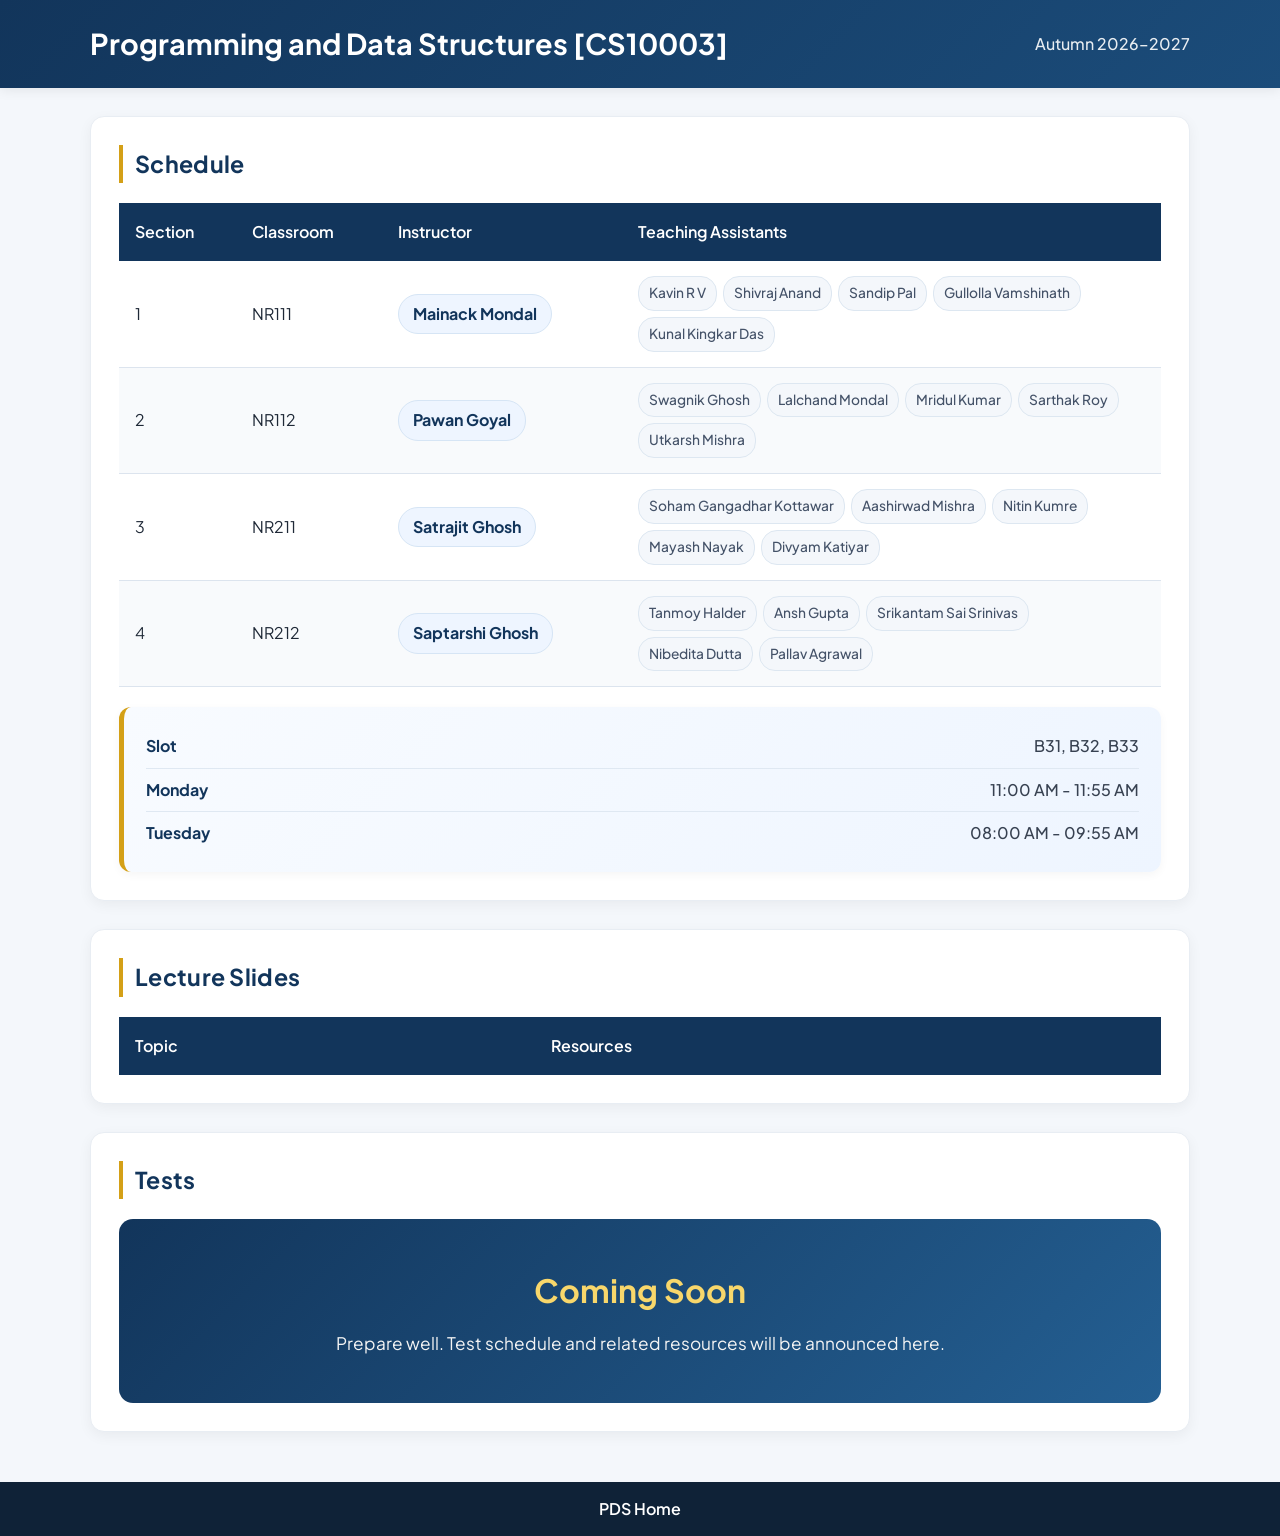
==== index.html @ 85298c77 "INITIAL COMMIT" ====
<!DOCTYPE html>
<html lang="en">

<head>
    <meta charset="UTF-8">
    <meta name="viewport" content="width=device-width</span> initial-scale=1.0">
    <title>Programming and Data Structures</title>

    <link rel="stylesheet" href="style.css">
</head>

<body>

    <!-- Header -->
    <header class="hero">
        <div class="container hero-content">
            <div class="course-title">
                <h1>Programming and Data Structures [CS10003]</h1>
            </div>

            <div class="semester">
                <h2>Autumn 2026–2027</h2>
            </div>
        </div>
    </header>

    <main class="container">

        <!-- Schedule -->
        <section class="card">
            <h2>Schedule</h2>

            <div class="table-wrapper">
                <table>
                    <thead>
                        <tr>
                            <th>Section</th>
                            <th>Classroom</th>
                            <th>Instructor</th>
                            <th>Teaching Assistants</th>
                        </tr>
                    </thead>

                    <tbody>
                        <tr>
                            <td>1</td>
                            <td>NR111</td>
                            <td><a href="https://cse.iitkgp.ac.in/~mainack/" target="_blank">Mainack Mondal</a></td>
                            <td>
                                <div class="ta-list">
                                    <span>Kavin R V</span> 
                                    <span>Shivraj Anand</span> 
                                    <span>Sandip Pal</span> 
                                    <span>Gullolla Vamshinath</span> 
                                    <span>Kunal Kingkar Das</span> 
                                </div>
                            </td>
                        </tr>

                        <tr>
                            <td>2</td>
                            <td>NR112</td>
                            <td><a href="https://cse.iitkgp.ac.in/~pawang/" target="_blank">Pawan Goyal</a></td>
                            <td>
                                <div class="ta-list">
                                    <span>Swagnik Ghosh</span> 
                                    <span>Lalchand Mondal</span> 
                                    <span>Mridul Kumar</span> 
                                    <span>Sarthak Roy</span> 
                                    <span>Utkarsh Mishra</span> 
                                </div>
                            </td>
                        </tr>

                        <tr>
                            <td>3</td>
                            <td>NR211</td>
                            <td><a href="https://cse.iitkgp.ac.in/~satrajit/" target="_blank">Satrajit Ghosh</a></td>
                            <td>
                                <div class="ta-list">
                                    <span>Soham Gangadhar Kottawar</span> 
                                    <span>Aashirwad Mishra</span> 
                                    <span>Nitin Kumre</span> 
                                    <span>Mayash Nayak</span> 
                                    <span>Divyam Katiyar</span>
                                </div>
                            </td>
                        </tr>

                        <tr>
                            <td>4</td>
                            <td>NR212</td>
                            <td><a href="https://cse.iitkgp.ac.in/~sghosh/" target="_blank">Saptarshi Ghosh</a></td>
                            <td>
                                <div class="ta-list">
                                    <span>Tanmoy Halder</span> 
                                    <span>Ansh Gupta</span> 
                                    <span>Srikantam Sai Srinivas</span> 
                                    <span>Nibedita Dutta</span> 
                                    <span>Pallav Agrawal</span> 
                                </div>
                            </td>
                        </tr>
                    </tbody>
                </table>
            </div>

            <div class="timing-box">
                <div class="timing-row">
                    <span class="label">Slot</span>
                    <span class="value">B31, B32, B33</span> 
                </div>

                <div class="timing-row">
                    <span class="label">Monday</span>
                    <span class="value">11:00 AM - 11:55 AM</span>
                </div>

                <div class="timing-row">
                    <span class="label">Tuesday</span>
                    <span class="value">08:00 AM - 09:55 AM</span>
                </div>
            </div>
        </section>

        <!-- Lecture Slides -->
        <section class="card">
            <h2>Lecture Slides</h2>

            <div class="table-wrapper">
                <table>
                    <thead>
                        <tr>
                            <th>Topic</th>
                            <th>Resources</th>
                        </tr>
                    </thead>

                    <tbody>

                         <!-- <tr>
                            <td>Introduction to programming and the C language</td>
                            <td><a href="slides/introduction.pdf">Slides</a></td>
                        </tr>

                       <tr>
                            <td>Data types</span> expressions and operators</td>
                            <td><a href="slides/data-types.pdf">Slides</a></td>
                        </tr>

                        <tr>
                            <td>Conditions and branching</td>
                            <td><a href="slides/conditions.pdf">Slides</a></td>
                        </tr>

                        <tr>
                            <td>Loops and iteration</td>
                            <td><a href="slides/loops.pdf">Slides</a></td>
                        </tr>

                        <tr>
                            <td>One-dimensional arrays</td>
                            <td><a href="slides/arrays1d.pdf">Slides</a></td>
                        </tr>

                        <tr>
                            <td>Introduction to functions</td>
                            <td><a href="slides/functions.pdf">Slides</a></td>
                        </tr>

                        <tr>
                            <td>Recursive functions</td>
                            <td><a href="slides/recursion.pdf">Slides</a></td>
                        </tr>

                        <tr>
                            <td>Strings</td>
                            <td><a href="slides/strings.pdf">Slides</a></td>
                        </tr>

                        <tr>
                            <td>Pointers</td>
                            <td><a href="slides/pointers.pdf">Slides</a></td>
                        </tr>

                        <tr>
                            <td>Two-dimensional arrays</td>
                            <td><a href="slides/arrays2d.pdf">Slides</a></td>
                        </tr>

                        <tr>
                            <td>Searching</td>
                            <td><a href="slides/searching.pdf">Slides</a></td>
                        </tr>

                        <tr>
                            <td>Sorting</td>
                            <td><a href="slides/sorting.pdf">Slides</a></td>
                        </tr>

                        <tr>
                            <td>Structures</td>
                            <td><a href="slides/structures.pdf">Slides</a></td>
                        </tr>

                        <tr>
                            <td>Linked List</td>
                            <td><a href="slides/linked-list.pdf">Slides</a></td>
                        </tr>

                        <tr>
                            <td>Stacks and queues</td>
                            <td><a href="slides/stacks-queues.pdf">Slides</a></td>
                        </tr>

                        <tr>
                            <td>Number System Representation</td>
                            <td><a href="slides/number-system.pdf">Slides</a></td>
                        </tr>

                        <tr>
                            <td>File handling</td>
                            <td><a href="slides/file-handling.pdf">Slides</a></td>
                        </tr> -->

                    </tbody>
                </table>
            </div>
        </section>

        <!-- Tests -->
        <section class="card">
            <h2>Tests</h2>


            <div class="coming-soon">
                <h3>Coming Soon</h3>
                <p>Prepare well. Test schedule and related resources will be announced here.</p>
            </div>


            <div class="table-wrapper">
                <!-- <table>
                    <thead>
                        <tr>
                            <th>Assessment</th>
                            <th>Date / Time</th>
                            <th>Resources</th>
                        </tr>
                    </thead>

                    <tbody>

                        <tr>
                            <td>Class Test 1</td>
                            <td>28 Aug 2025 (Evening)</td>
                            <td>
                                <div class="test-links">
                                    <a href="slides/ct1-seating.pdf">Seating Arrangement</a>
                                    <a href="slides/ct1-questions.pdf">Questions with Solutions</a>
                                </div>
                            </td>
                        </tr>

                        <tr>
                            <td>Mid-Semester Test</td>
                            <td>Sep 2025</td>
                            <td>
                                <div class="test-links">
                                    <a href="slides/midsem-questions.pdf">Questions with Solutions</a>
                                </div>
                            </td>
                        </tr>

                        <tr>
                            <td>Class Test 2</td>
                            <td>30 Oct 2025 (6:15 PM Reporting Time)</td>
                            <td>
                                <div class="test-links">
                                    <a href="slides/ct2-seating.pdf">Seating Arrangement</a>
                                    <a href="slides/ct2-questions.pdf">Questions with Solutions</a>
                                </div>
                            </td>
                        </tr>

                        <tr>
                            <td>End-Semester Test</td>
                            <td>Nov 2025</td>
                            <td>To be announced</td>
                        </tr>

                    </tbody>
                </table> -->
            </div>

        </section>

    </main>

    <!-- Footer -->
    <footer>
        <div class="container footer-content">
            <a href="https://cse.iitkgp.ac.in/pds/" target="_blank">
                PDS Home
            </a>
        </div>
    </footer>

</body>

</html>
---- style.css ----
/* ===========================
   Google Font
=========================== */

@import url("https://fonts.googleapis.com/css2?family=Plus+Jakarta+Sans:wght@300;400;500;600;700;800&display=swap");

/* ===========================
   Variables
=========================== */

:root {
  --primary: #12355b;
  --primary-dark: #0b2540;
  --accent: #d4a017;
  --accent-light: #f8d76b;

  --background: #f4f7fb;
  --card: #ffffff;

  --text: #1f2937;
  --muted: #6b7280;

  --border: #dce4ee;

  --shadow: 0 10px 35px rgba(0, 0, 0, 0.08);
  --radius: 16px;
}

/* ===========================
   Global
=========================== */

* {
  margin: 0;
  padding: 0;
  box-sizing: border-box;
}

html {
  scroll-behavior: smooth;
}

body {
  font-family: "Plus Jakarta Sans", sans-serif;
  background: var(--background);
  color: var(--text);
  line-height: 1.65;
}

.container {
  width: min(1100px, 92%);
  margin: auto;
}

/* ===========================
   Header
=========================== */

.hero {
  background: linear-gradient(135deg, #12355b, #1b4c7a);
  color: white;
  padding: 20px 0;
  box-shadow: 0 2px 12px rgba(0, 0, 0, 0.08);
}

.hero-content {
  display: flex;
  justify-content: space-between;
  align-items: center;
  gap: 20px;
}

.course-title h1 {
  font-size: 1.8rem;
  font-weight: 700;
}

.semester h2 {
  font-size: 1rem;
  font-weight: 500;
  opacity: 0.9;
}

/* ===========================
   Cards
=========================== */

.card {
  background: white;
  margin: 28px 0;
  padding: 28px;
  border-radius: 14px;
  border: 1px solid #e8edf3;
  box-shadow: 0 4px 14px rgba(0, 0, 0, 0.05);
}

.card:hover {
  transform: none;
}

.card h2 {
  color: var(--primary);
  margin-bottom: 20px;
  font-size: 1.45rem;
  border-left: 4px solid var(--accent);
  padding-left: 12px;
  letter-spacing: 0.3px;
}

/* ===========================
   Tables
=========================== */

.table-wrapper {
  overflow-x: auto;
}

table {
  width: 100%;
  border-collapse: collapse;
}

thead {
  background: var(--primary);
  color: white;
}

th {
  padding: 16px;
  text-align: left;
  font-weight: 600;
}

td {
  padding: 15px 16px;
  border-bottom: 1px solid var(--border);
}

tbody tr {
  transition: 0.2s;
}

/* Instructor */

tbody td:nth-child(3) {
  font-weight: 600;
}

tbody td:nth-child(3) a {
  display: inline-flex;
  align-items: center;
  color: var(--primary);
  background: #eef5ff;
  border: 1px solid #d6e5f5;
  border-radius: 20px;
  padding: 6px 14px;
  font-weight: 700;
  text-decoration: none;
  transition: 0.2s ease;
}

tbody td:nth-child(3) a:hover {
  background: var(--primary);
  color: white;
}

tbody tr:nth-child(even) {
  background: #f8fafc;
}

tbody tr:hover {
  background: #edf5ff;
}

/* Teaching Assistants */

tbody td:last-child {
  color: #4b5563;
  font-size: 0.93rem;
  line-height: 1.8;
  font-weight: 500;
  max-width: 420px;
}

.ta-list {
  display: flex;
  flex-wrap: wrap;
  gap: 6px;
}

.ta-list span {
  background: #f4f7fb;
  border: 1px solid #dde7f1;
  border-radius: 16px;
  padding: 4px 10px;
  font-size: 0.86rem;
  color: #445268;
  transition: 0.2s;
}

.ta-list span:hover {
  background: #12355b;
  color: white;
  border-color: #12355b;
}

/* ===========================
   Links
=========================== */

a {
  color: var(--primary);
  text-decoration: none;
  font-weight: 600;
}

td a {
  display: inline-block;
  background: var(--primary);
  color: white;
  padding: 8px 18px;
  border-radius: 8px;
  transition: 0.25s;
}

td a:hover {
  background: var(--accent);
  color: #222;
}

/* ===========================
   Timing
=========================== */

.timing {
  margin-top: 22px;
  background: #eef6ff;
  border-left: 5px solid var(--accent);
  padding: 16px 20px;
  border-radius: 10px;
  color: var(--primary-dark);
  font-size: 1.03rem;
}

.timing strong {
  color: var(--primary);
}

.timing-box {
  margin-top: 20px;
  background: linear-gradient(135deg, #f8fbff, #eef5ff);
  border-left: 5px solid var(--accent);
  border-radius: 12px;
  padding: 18px 22px;
  box-shadow: 0 3px 10px rgba(0, 0, 0, 0.04);
}

.timing-row {
  display: flex;
  justify-content: space-between;
  align-items: center;
  padding: 8px 0;
}

.timing-row:not(:last-child) {
  border-bottom: 1px solid #dfe8f2;
}

.label {
  font-weight: 700;
  color: var(--primary);
}

.value {
  font-weight: 500;
  color: #374151;
}

/* ===========================
   Coming Soon
=========================== */

.coming-soon {
  text-align: center;
  padding: 45px 20px;
  background: linear-gradient(135deg, #12355b, #245f92);
  color: white;
  border-radius: 14px;
}

.coming-soon h3 {
  font-size: 2rem;
  margin-bottom: 12px;
  color: var(--accent-light);
}

.coming-soon p {
  font-size: 1.08rem;
  color: #f4f4f4;
}

/* ===========================
   Tests
=========================== */
td a {
  margin-right: 8px;
}

td a:last-child {
  margin-right: 0;
}

.test-links {
  display: flex;
  flex-wrap: wrap;
  gap: 8px;
}

/* ===========================
   Footer
=========================== */

footer {
  margin-top: 50px;
  background: #0f2237;
}

.footer-content {
  display: flex;
  justify-content: center;
  align-items: center;
  padding: 14px 0;
}

footer a {
  color: white;
  text-decoration: none;
  font-weight: 600;
}

footer a:hover {
  color: var(--accent);
}

/* ===========================
   Scrollbar
=========================== */

::-webkit-scrollbar {
  width: 10px;
}

::-webkit-scrollbar-track {
  background: #e8edf3;
}

::-webkit-scrollbar-thumb {
  background: #9caec7;
  border-radius: 20px;
}

::-webkit-scrollbar-thumb:hover {
  background: #6b89a7;
}

/* ===========================
   Responsive
=========================== */

@media (max-width: 800px) {
  .container {
    width: 95%;
  }

  /* Header */

  .hero {
    padding: 16px 0;
  }

  .hero-content {
    flex-direction: column;
    align-items: flex-start;
    gap: 4px;
  }

  .course-title h1 {
    font-size: 1.45rem;
    line-height: 1.3;
  }

  .semester h2 {
    font-size: 0.95rem;
  }

  /* Cards */

  .card {
    padding: 18px;
    margin: 20px 0;
  }

  .card h2 {
    font-size: 1.3rem;
    margin-bottom: 16px;
  }

  /* Tables */

  .table-wrapper {
    overflow: visible;
  }

  table {
    min-width: 0;
  }

  thead {
    display: none;
  }

  tbody,
  tr,
  td {
    display: block;
    width: 100%;
  }

  tbody tr {
    background: white !important;
    border: 1px solid var(--border);
    border-radius: 12px;
    margin-bottom: 18px;
    padding: 10px;
    box-shadow: 0 2px 8px rgba(0, 0, 0, 0.05);
  }

  td {
    border: none;
    padding: 8px 0;
    font-size: 0.95rem;
  }

  td:nth-child(1)::before {
    content: "Section";
    font-weight: 700;
    color: var(--primary);
    display: block;
    margin-bottom: 2px;
  }

  td:nth-child(2)::before {
    content: "Classroom";
    font-weight: 700;
    color: var(--primary);
    display: block;
    margin-bottom: 2px;
  }

  td:nth-child(3)::before {
    content: "Instructor";
    font-weight: 700;
    color: var(--primary);
    display: block;
    margin-bottom: 6px;
  }

  td:nth-child(4)::before {
    content: "Teaching Assistants";
    font-weight: 700;
    color: var(--primary);
    display: block;
    margin-bottom: 6px;
  }

  .ta-list {
    gap: 5px;
  }

  .ta-list span {
    font-size: 0.82rem;
    padding: 4px 8px;
  }

  th,
  td {
    padding: 10px 12px;
    font-size: 0.92rem;
  }

  /* Timing */

  .timing {
    font-size: 0.95rem;
    padding: 12px 14px;
  }

  /* Coming Soon */

  .coming-soon {
    padding: 30px 18px;
  }

  .coming-soon h3 {
    font-size: 1.6rem;
  }

  .coming-soon p {
    font-size: 0.95rem;
  }

  /* Footer */

  .footer-content {
    justify-content: center;
    text-align: center;
    padding: 14px 0;
  }
}
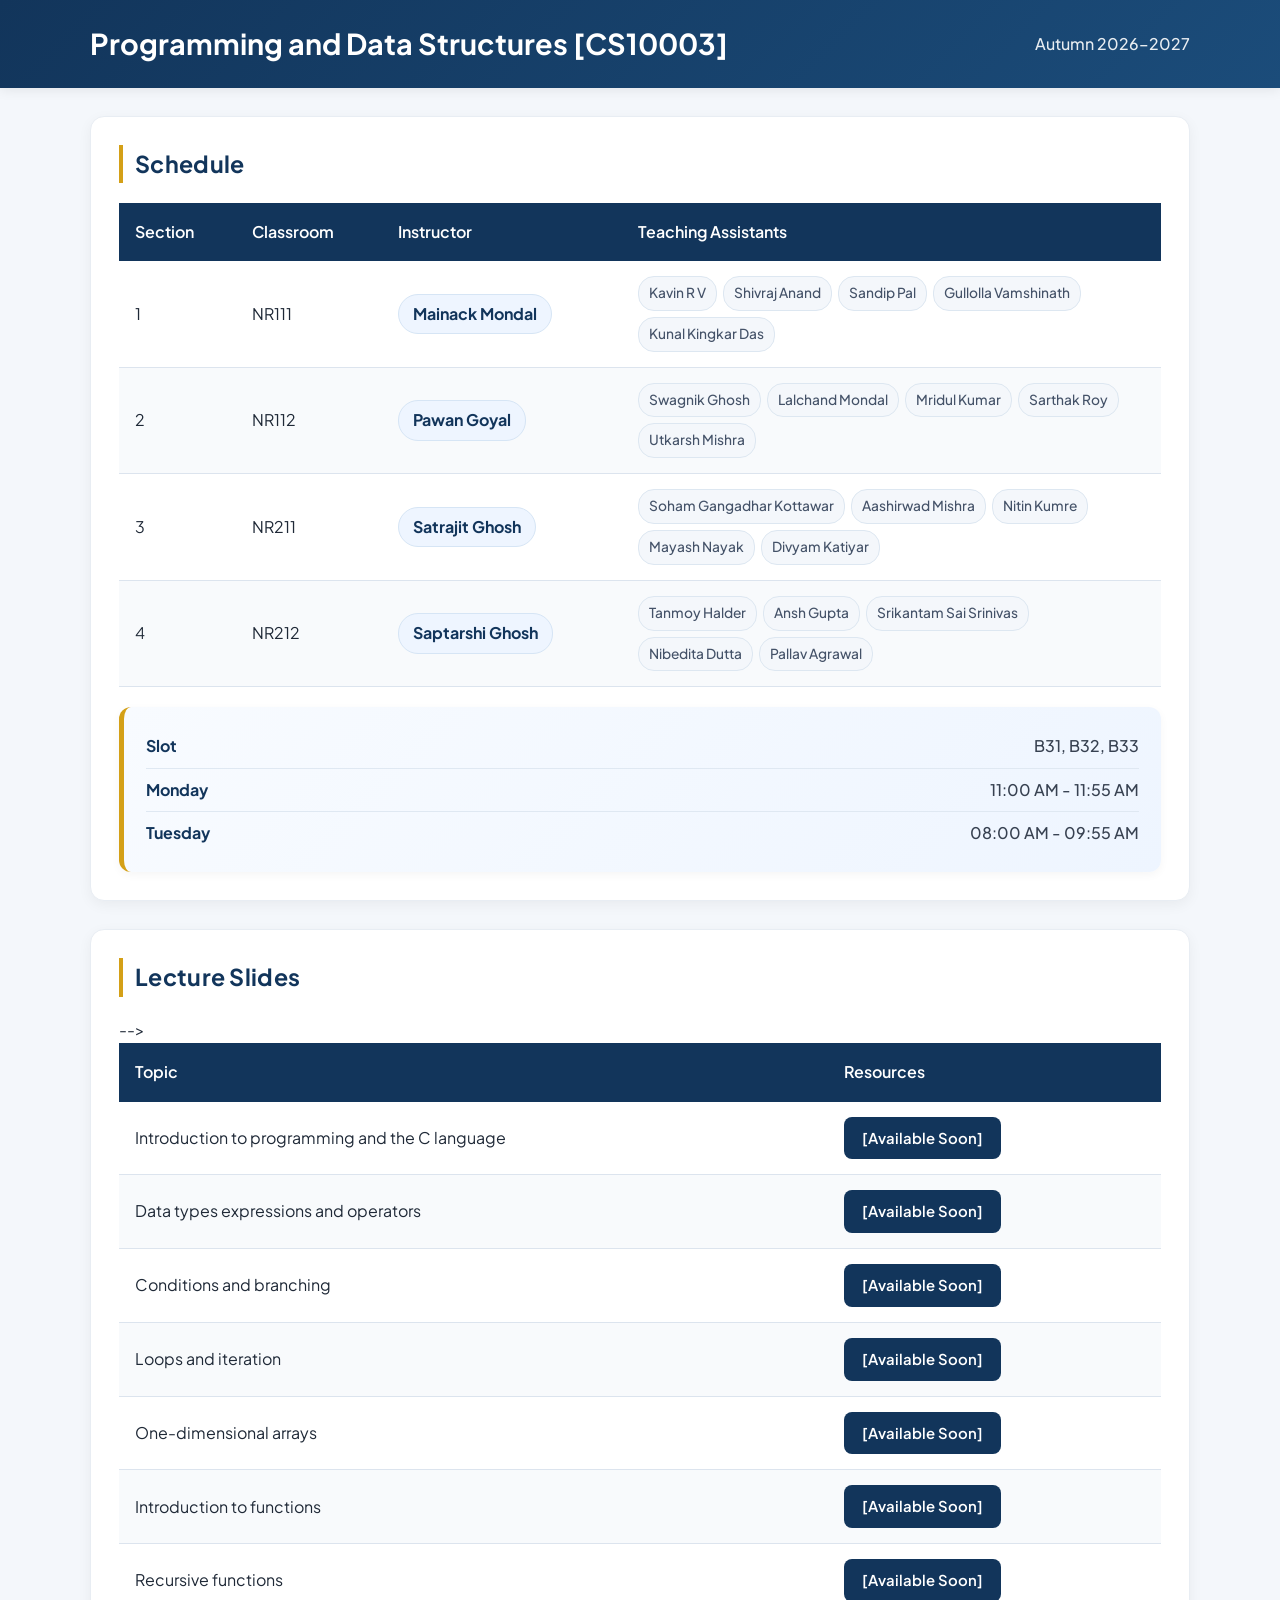
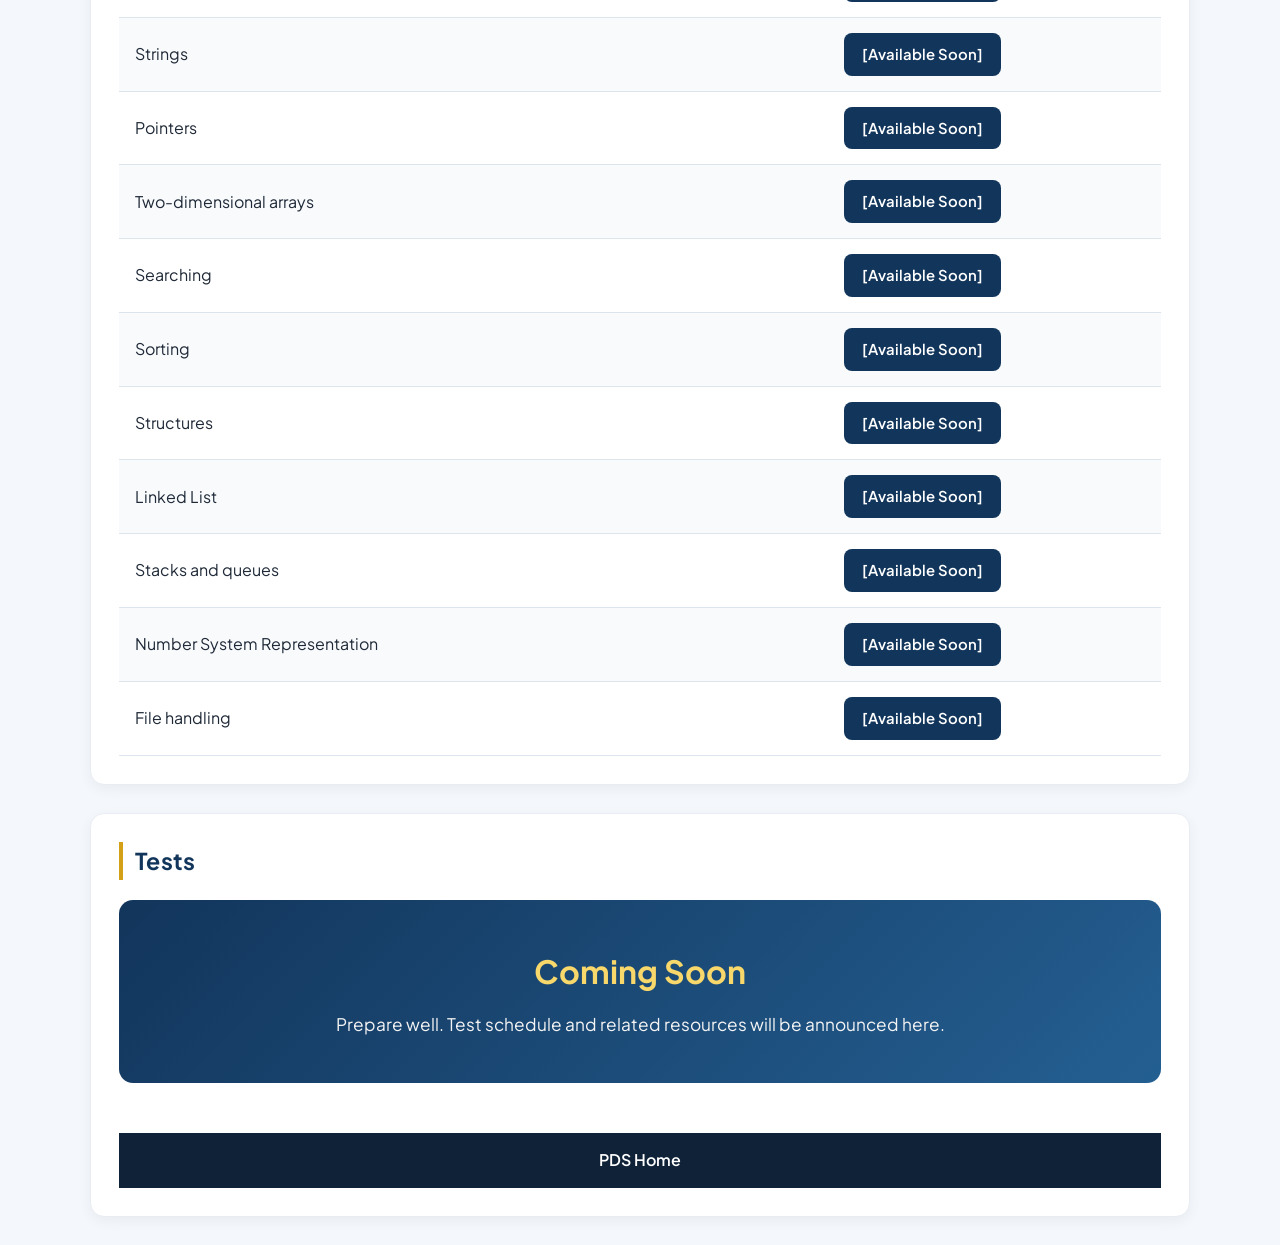
==== commit c7ca1b4c: "Updated with slides available soon marker" ====
--- a/index.html
+++ b/index.html
@@ -138,89 +138,89 @@
 
                     <tbody>
 
-                         <!-- <tr>
+                         <tr>
                             <td>Introduction to programming and the C language</td>
-                            <td><a href="slides/introduction.pdf">Slides</a></td>
+                            <td><a href="slides/materialNotFound.html">[Available Soon]</a></td>
                         </tr>
 
                        <tr>
                             <td>Data types</span> expressions and operators</td>
-                            <td><a href="slides/data-types.pdf">Slides</a></td>
+                            <td><a href="slides/materialNotFound.html">[Available Soon]</a></td>
                         </tr>
 
                         <tr>
                             <td>Conditions and branching</td>
-                            <td><a href="slides/conditions.pdf">Slides</a></td>
+                            <td><a href="slides/materialNotFound.html">[Available Soon]</a></td>
                         </tr>
 
                         <tr>
                             <td>Loops and iteration</td>
-                            <td><a href="slides/loops.pdf">Slides</a></td>
+                            <td><a href=slides/materialNotFound.html">[Available Soon]</a></td>
                         </tr>
 
                         <tr>
                             <td>One-dimensional arrays</td>
-                            <td><a href="slides/arrays1d.pdf">Slides</a></td>
+                            <td><a href="slides/materialNotFound.html">[Available Soon]</a></td>
                         </tr>
 
                         <tr>
                             <td>Introduction to functions</td>
-                            <td><a href="slides/functions.pdf">Slides</a></td>
+                            <td><a href="slides/materialNotFound.html">[Available Soon]</a></td>
                         </tr>
 
                         <tr>
                             <td>Recursive functions</td>
-                            <td><a href="slides/recursion.pdf">Slides</a></td>
+                            <td><a href="slides/materialNotFound.html">[Available Soon]</a></td>
                         </tr>
 
                         <tr>
                             <td>Strings</td>
-                            <td><a href="slides/strings.pdf">Slides</a></td>
+                            <td><a href="slides/materialNotFound.html">[Available Soon]</a></td>
                         </tr>
 
                         <tr>
                             <td>Pointers</td>
-                            <td><a href="slides/pointers.pdf">Slides</a></td>
+                            <td><a href="slides/materialNotFound.html">[Available Soon]</a></td>
                         </tr>
 
                         <tr>
                             <td>Two-dimensional arrays</td>
-                            <td><a href="slides/arrays2d.pdf">Slides</a></td>
+                            <td><a href="slides/materialNotFound.html">[Available Soon]</a></td>
                         </tr>
 
                         <tr>
                             <td>Searching</td>
-                            <td><a href="slides/searching.pdf">Slides</a></td>
+                            <td><a href="slides/materialNotFound.html">[Available Soon]</a></td>
                         </tr>
 
                         <tr>
                             <td>Sorting</td>
-                            <td><a href="slides/sorting.pdf">Slides</a></td>
+                            <td><a href="slides/materialNotFound.html">[Available Soon]</a></td>
                         </tr>
 
                         <tr>
                             <td>Structures</td>
-                            <td><a href="slides/structures.pdf">Slides</a></td>
+                            <td><a href="slides/materialNotFound.html">[Available Soon]</a></td>
                         </tr>
 
                         <tr>
                             <td>Linked List</td>
-                            <td><a href="slides/linked-list.pdf">Slides</a></td>
+                            <td><a href="slides/materialNotFound.html">[Available Soon]</a></td>
                         </tr>
 
                         <tr>
                             <td>Stacks and queues</td>
-                            <td><a href="slides/stacks-queues.pdf">Slides</a></td>
+                            <td><a href="slides/materialNotFound.html">[Available Soon]</a></td>
                         </tr>
 
                         <tr>
                             <td>Number System Representation</td>
-                            <td><a href="slides/number-system.pdf">Slides</a></td>
+                            <td><a href="slides/materialNotFound.html">[Available Soon]</a></td>
                         </tr>
 
                         <tr>
                             <td>File handling</td>
-                            <td><a href="slides/file-handling.pdf">Slides</a></td>
+                            <td><a href="slides/materialNotFound.html">[Available Soon]</a></td>
                         </tr> -->
 
                     </tbody>
@@ -290,7 +290,7 @@
                         </tr>
 
                     </tbody>
-                </table> -->
+                </table>
             </div>
 
         </section>
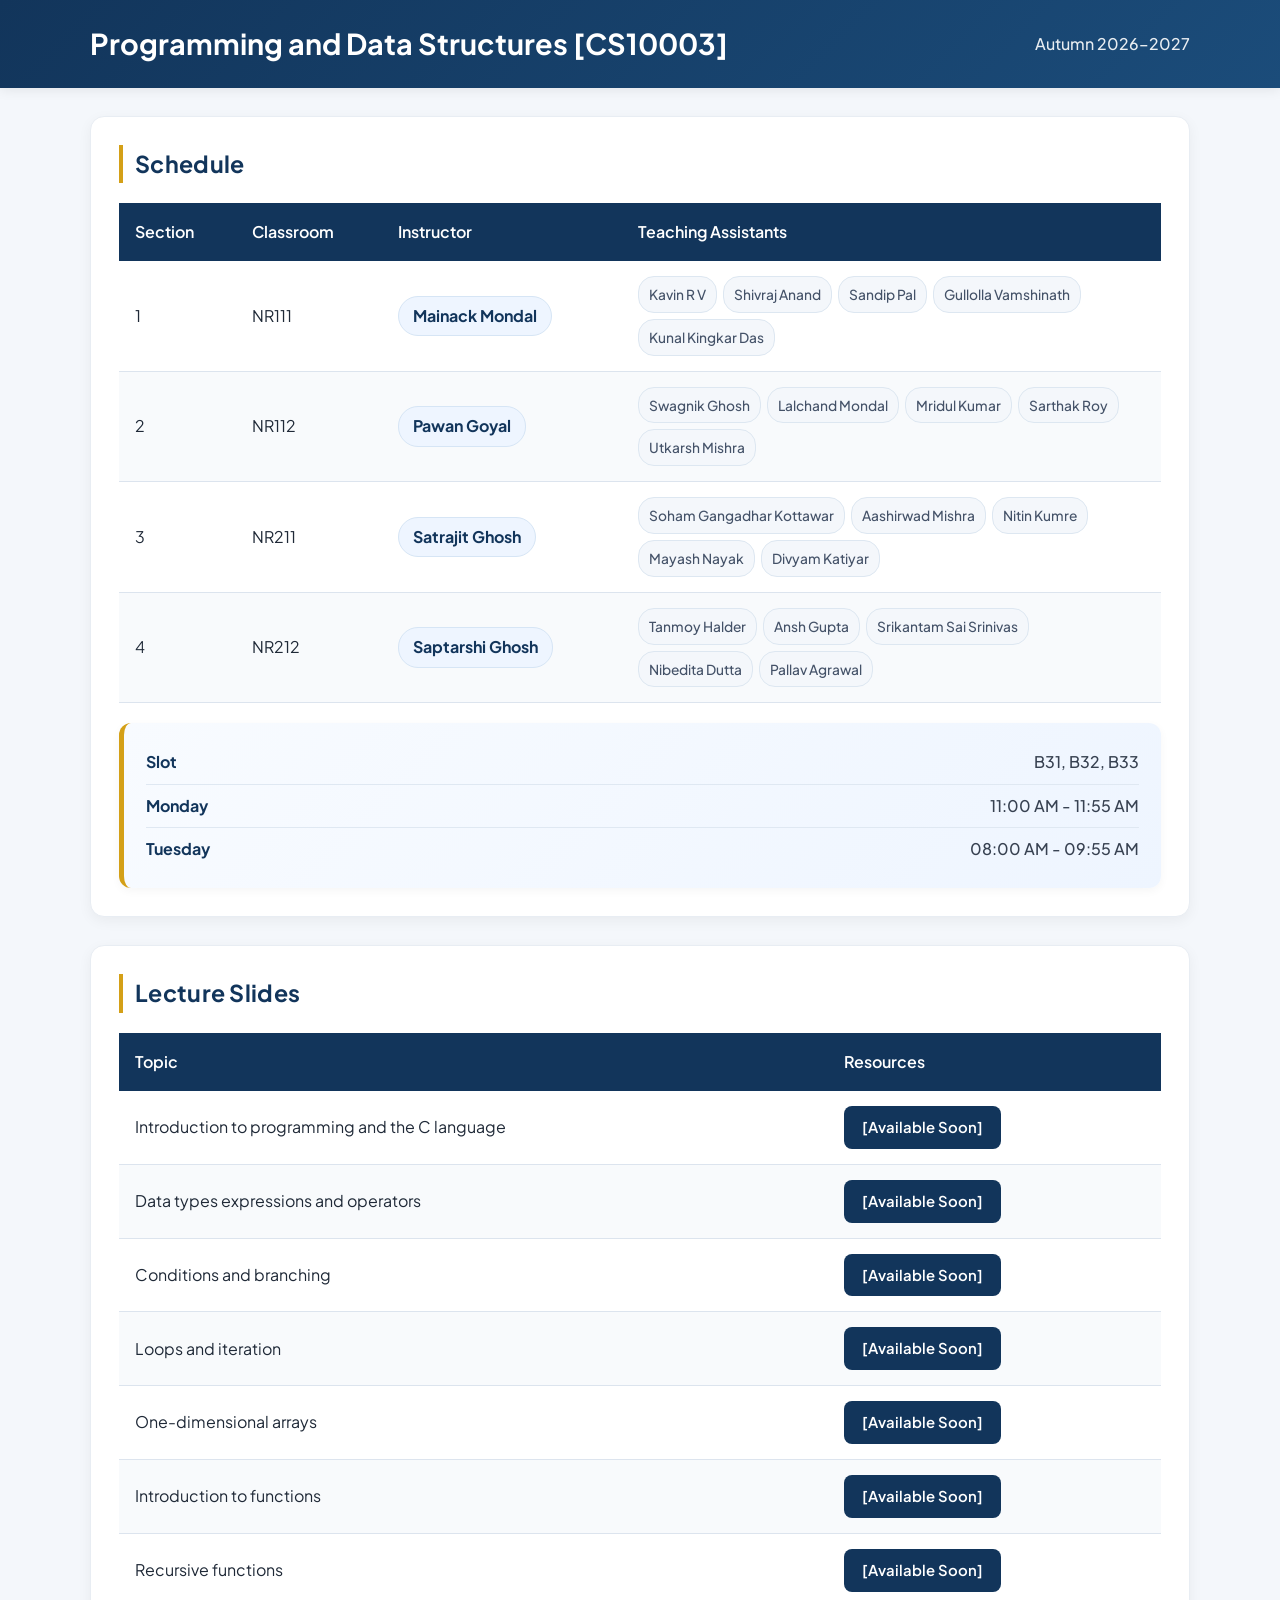
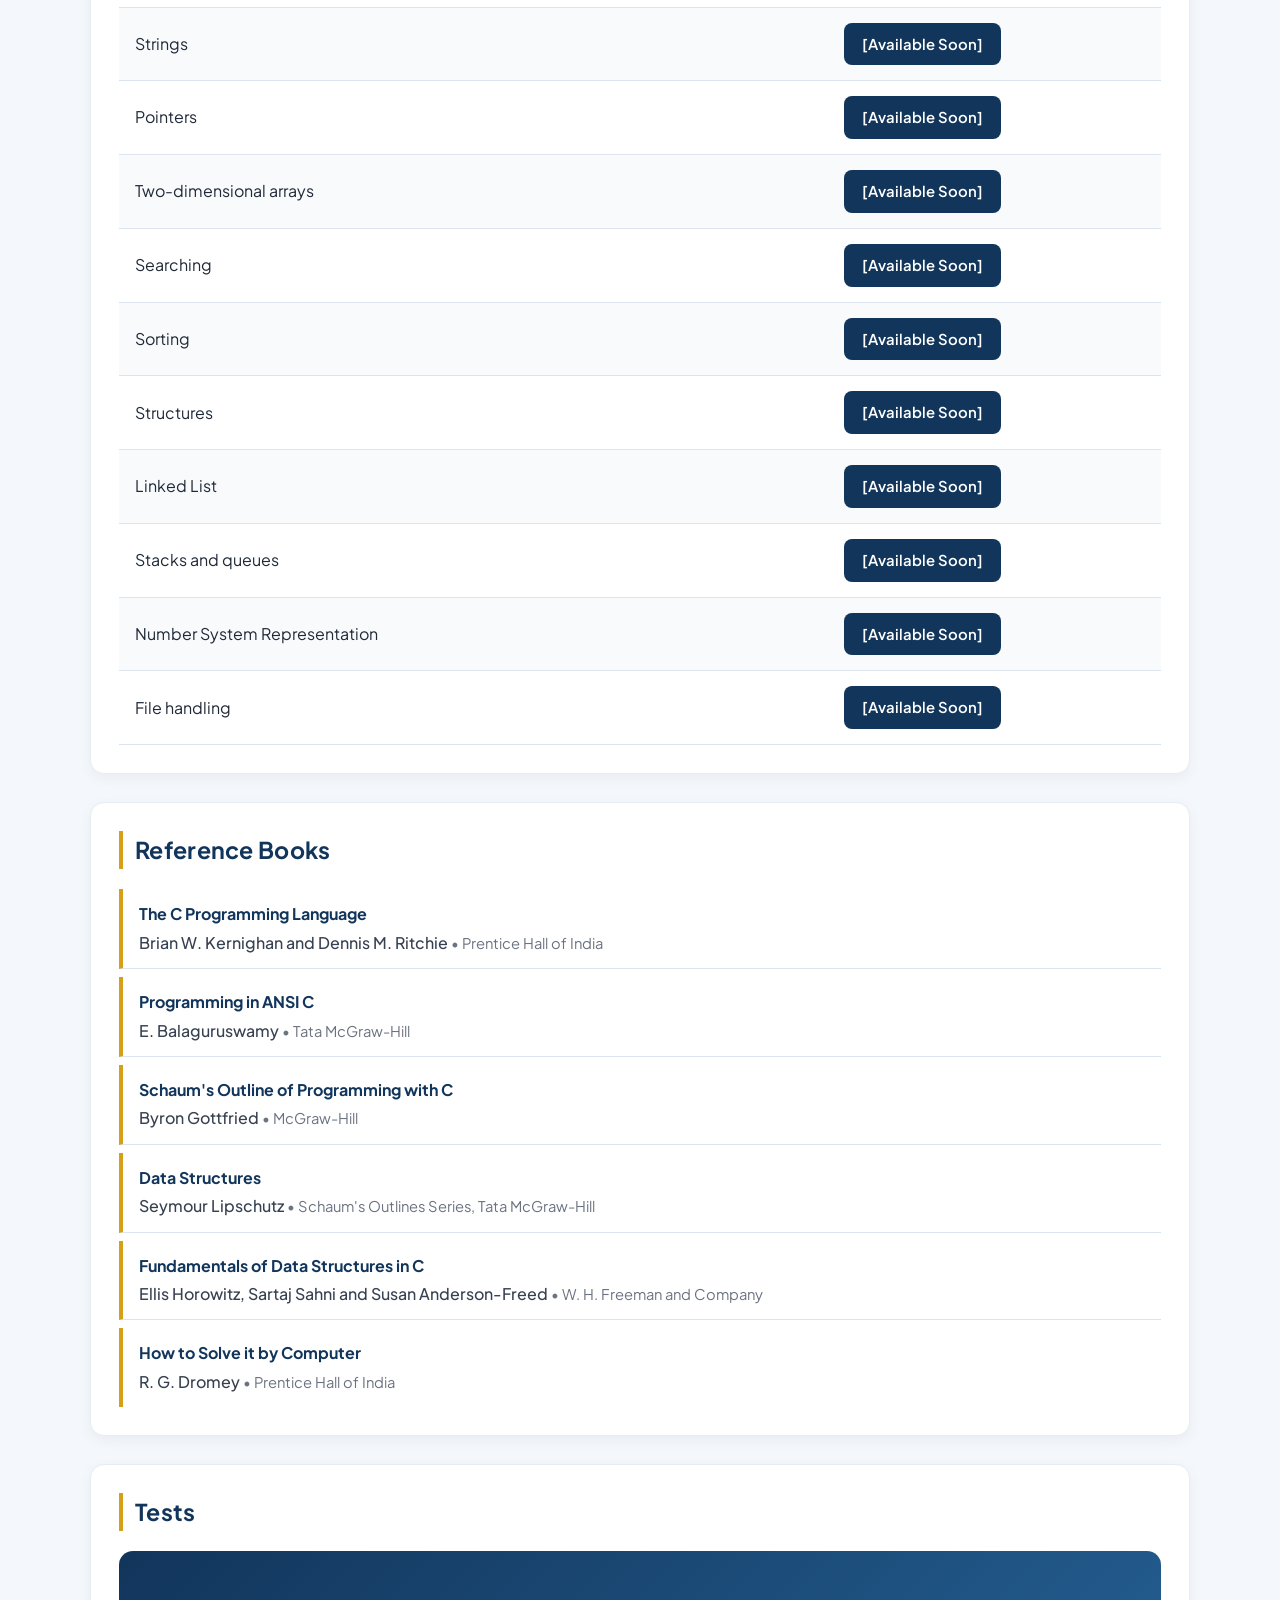
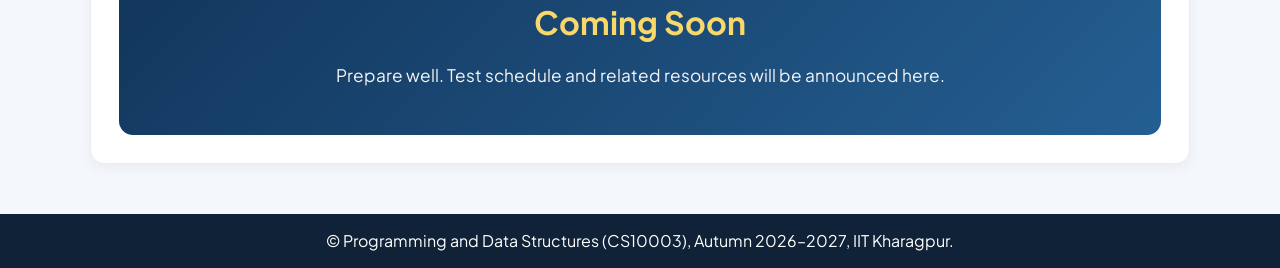
==== commit 5a6d32f7: "Updated website with reference books and added email to tas" ====
--- a/index.html
+++ b/index.html
@@ -31,7 +31,7 @@
             <h2>Schedule</h2>
 
             <div class="table-wrapper">
-                <table>
+                <table class="schedule-table">
                     <thead>
                         <tr>
                             <th>Section</th>
@@ -48,11 +48,11 @@
                             <td><a href="https://cse.iitkgp.ac.in/~mainack/" target="_blank">Mainack Mondal</a></td>
                             <td>
                                 <div class="ta-list">
-                                    <span>Kavin R V</span> 
-                                    <span>Shivraj Anand</span> 
-                                    <span>Sandip Pal</span> 
-                                    <span>Gullolla Vamshinath</span> 
-                                    <span>Kunal Kingkar Das</span> 
+                                    <span><a href="mailto:kavinrv13@gmail.com" title="✉ Email TA" target="_blank">Kavin R V</a></span>
+                                    <span><a href="mailto:shivrajanand022002@gmail.com" title="✉ Email TA" target="_blank">Shivraj Anand</a></span>
+                                    <span><a href="mailto:sandippal308@gmail.com" title="✉ Email TA" target="_blank">Sandip Pal</a></span>
+                                    <span><a href="mailto:gullollavamshinath9@gmail.com" title="✉ Email TA" target="_blank">Gullolla Vamshinath</a></span>
+                                    <span><a href="mailto:kunalkingkar13@gmail.com" title="✉ Email TA" target="_blank">Kunal Kingkar Das</a></span>
                                 </div>
                             </td>
                         </tr>
@@ -63,11 +63,11 @@
                             <td><a href="https://cse.iitkgp.ac.in/~pawang/" target="_blank">Pawan Goyal</a></td>
                             <td>
                                 <div class="ta-list">
-                                    <span>Swagnik Ghosh</span> 
-                                    <span>Lalchand Mondal</span> 
-                                    <span>Mridul Kumar</span> 
-                                    <span>Sarthak Roy</span> 
-                                    <span>Utkarsh Mishra</span> 
+                                    <span><a href="mailto:swagnikghosh705@gmail.com" title="✉ Email TA" target="_blank">Swagnik Ghosh</a></span>
+                                    <span><a href="mailto:lalchandm200325@kgpian.iitkgp.ac.in" title="✉ Email TA" target="_blank">Lalchand Mondal</a></span>
+                                    <span><a href="mailto:mridul.kumar.2625@kgpian.iitkgp.ac.in" title="✉ Email TA" target="_blank">Mridul Kumar</a></span>
+                                    <span><a href="mailto:sarthak.juetce@gmail.com" title="✉ Email TA" target="_blank">Sarthak Roy</a></span>
+                                    <span><a href="mailto:mishrautkarsh741@gmail.com" title="✉ Email TA" target="_blank">Utkarsh Mishra</a></span>
                                 </div>
                             </td>
                         </tr>
@@ -78,11 +78,11 @@
                             <td><a href="https://cse.iitkgp.ac.in/~satrajit/" target="_blank">Satrajit Ghosh</a></td>
                             <td>
                                 <div class="ta-list">
-                                    <span>Soham Gangadhar Kottawar</span> 
-                                    <span>Aashirwad Mishra</span> 
-                                    <span>Nitin Kumre</span> 
-                                    <span>Mayash Nayak</span> 
-                                    <span>Divyam Katiyar</span>
+                                    <span><a href="mailto:kottawars10@gmail.com" title="✉ Email TA" target="_blank">Soham Gangadhar Kottawar</a></span>
+                                    <span><a href="mailto:aashirwadmishra03@gmail.com" title="✉ Email TA" target="_blank">Aashirwad Mishra</a></span>
+                                    <span><a href="mailto:kumrenitin245@gmail.com" title="✉ Email TA" target="_blank">Nitin Kumre</a></span>
+                                    <span><a href="mailto:nayakmayash@gmail.com" title="✉ Email TA" target="_blank">Mayash Nayak</a></span>
+                                    <span><a href="mailto:katiyardivyam0@gmail.com" title="✉ Email TA" target="_blank">Divyam Katiyar</a></span>
                                 </div>
                             </td>
                         </tr>
@@ -93,11 +93,11 @@
                             <td><a href="https://cse.iitkgp.ac.in/~sghosh/" target="_blank">Saptarshi Ghosh</a></td>
                             <td>
                                 <div class="ta-list">
-                                    <span>Tanmoy Halder</span> 
-                                    <span>Ansh Gupta</span> 
-                                    <span>Srikantam Sai Srinivas</span> 
-                                    <span>Nibedita Dutta</span> 
-                                    <span>Pallav Agrawal</span> 
+                                    <span><a href="mailto:tanmoy.halder.cs25@kgpian.iitkgp.ac.in" title="✉ Email TA" target="_blank">Tanmoy Halder</a></span>
+                                    <span><a href="mailto:AnshG2003@Gmail.com" title="✉ Email TA" target="_blank">Ansh Gupta</a></span>
+                                    <span><a href="mailto:srikantamsai14716@gmail.com" title="✉ Email TA" target="_blank">Srikantam Sai Srinivas</a></span>
+                                    <span><a href="mailto:nibedita.dutta.21.11@gmail.com" title="✉ Email TA" target="_blank">Nibedita Dutta</a></span>
+                                    <span><a href="mailto:Pallavagarwal2005@gmail.com" title="✉ Email TA" target="_blank">Pallav Agrawal</a></span>
                                 </div>
                             </td>
                         </tr>
@@ -108,7 +108,7 @@
             <div class="timing-box">
                 <div class="timing-row">
                     <span class="label">Slot</span>
-                    <span class="value">B31, B32, B33</span> 
+                    <span class="value">B31, B32, B33</span>
                 </div>
 
                 <div class="timing-row">
@@ -128,7 +128,7 @@
             <h2>Lecture Slides</h2>
 
             <div class="table-wrapper">
-                <table>
+                <table class="slides-table">
                     <thead>
                         <tr>
                             <th>Topic</th>
@@ -138,12 +138,12 @@
 
                     <tbody>
 
-                         <tr>
+                        <tr>
                             <td>Introduction to programming and the C language</td>
                             <td><a href="slides/materialNotFound.html">[Available Soon]</a></td>
                         </tr>
 
-                       <tr>
+                        <tr>
                             <td>Data types</span> expressions and operators</td>
                             <td><a href="slides/materialNotFound.html">[Available Soon]</a></td>
                         </tr>
@@ -155,7 +155,7 @@
 
                         <tr>
                             <td>Loops and iteration</td>
-                            <td><a href=slides/materialNotFound.html">[Available Soon]</a></td>
+                            <td><a href=slides/materialNotFound.html">[Available Soon]</mailto:></td>
                         </tr>
 
                         <tr>
@@ -221,13 +221,57 @@
                         <tr>
                             <td>File handling</td>
                             <td><a href="slides/materialNotFound.html">[Available Soon]</a></td>
-                        </tr> -->
+                        </tr>
 
                     </tbody>
                 </table>
             </div>
         </section>
 
+        <!-- Reference Books -->
+        <section class="card">
+            <h2>Reference Books</h2>
+
+            <div class="book-list">
+
+                <div class="book-item">
+                    <span class="book-title">The C Programming Language</span>
+                    <span class="book-author">Brian W. Kernighan and Dennis M. Ritchie</span>
+                    <span class="book-publisher">Prentice Hall of India</span>
+                </div>
+
+                <div class="book-item">
+                    <span class="book-title">Programming in ANSI C</span>
+                    <span class="book-author">E. Balaguruswamy</span>
+                    <span class="book-publisher">Tata McGraw-Hill</span>
+                </div>
+
+                <div class="book-item">
+                    <span class="book-title">Schaum's Outline of Programming with C</span>
+                    <span class="book-author">Byron Gottfried</span>
+                    <span class="book-publisher">McGraw-Hill</span>
+                </div>
+
+                <div class="book-item">
+                    <span class="book-title">Data Structures</span>
+                    <span class="book-author">Seymour Lipschutz</span>
+                    <span class="book-publisher">Schaum's Outlines Series, Tata McGraw-Hill</span>
+                </div>
+
+                <div class="book-item">
+                    <span class="book-title">Fundamentals of Data Structures in C</span>
+                    <span class="book-author">Ellis Horowitz, Sartaj Sahni and Susan Anderson-Freed</span>
+                    <span class="book-publisher">W. H. Freeman and Company</span>
+                </div>
+
+                <div class="book-item">
+                    <span class="book-title">How to Solve it by Computer</span>
+                    <span class="book-author">R. G. Dromey</span>
+                    <span class="book-publisher">Prentice Hall of India</span>
+                </div>
+
+            </div>
+        </section>
         <!-- Tests -->
         <section class="card">
             <h2>Tests</h2>
@@ -239,8 +283,8 @@
             </div>
 
 
-            <div class="table-wrapper">
-                <!-- <table>
+            <!-- <div class="table-wrapper">
+                <table class="tests-table">
                     <thead>
                         <tr>
                             <th>Assessment</th>
@@ -291,7 +335,7 @@
 
                     </tbody>
                 </table>
-            </div>
+            </div> -->
 
         </section>
 
@@ -300,9 +344,7 @@
     <!-- Footer -->
     <footer>
         <div class="container footer-content">
-            <a href="https://cse.iitkgp.ac.in/pds/" target="_blank">
-                PDS Home
-            </a>
+            &copy; Programming and Data Structures (CS10003), Autumn 2026–2027, IIT Kharagpur.
         </div>
     </footer>
 
--- a/style.css
+++ b/style.css
@@ -193,15 +193,23 @@
   border: 1px solid #dde7f1;
   border-radius: 16px;
   padding: 4px 10px;
+  transition: 0.2s;
+}
+
+.ta-list a {
+  color: #445268;
+  text-decoration: none;
   font-size: 0.86rem;
-  color: #445268;
-  transition: 0.2s;
+  font-weight: 500;
 }
 
 .ta-list span:hover {
   background: #12355b;
-  color: white;
   border-color: #12355b;
+}
+
+.ta-list span:hover a {
+  color: white;
 }
 
 /* ===========================
@@ -214,7 +222,8 @@
   font-weight: 600;
 }
 
-td a {
+.slides-table td a,
+.tests-table td a {
   display: inline-block;
   background: var(--primary);
   color: white;
@@ -223,7 +232,8 @@
   transition: 0.25s;
 }
 
-td a:hover {
+.slides-table td a:hover,
+.tests-table td a:hover {
   background: var(--accent);
   color: #222;
 }
@@ -277,6 +287,51 @@
 }
 
 /* ===========================
+   Reference Books
+=========================== */
+
+.book-list{
+    display:flex;
+    flex-direction:column;
+    gap:8px;
+}
+
+.book-item{
+    padding:12px 16px;
+    border-left:4px solid var(--accent);
+    border-bottom:1px solid var(--border);
+}
+
+.book-item:last-child{
+    border-bottom:none;
+}
+
+.book-title{
+    display:block;
+    font-size:1rem;
+    font-weight:700;
+    color:var(--primary);
+    margin-bottom:2px;
+}
+
+.book-author{
+    display:inline;
+    color:#374151;
+    font-weight:500;
+}
+
+.book-publisher{
+    display:inline;
+    color:var(--muted);
+    font-size:.92rem;
+}
+
+.book-publisher::before{
+    content:" • ";
+}
+
+
+/* ===========================
    Coming Soon
 =========================== */
 
@@ -326,6 +381,7 @@
 }
 
 .footer-content {
+  color:white;
   display: flex;
   justify-content: center;
   align-items: center;
@@ -478,8 +534,11 @@
   }
 
   .ta-list span {
+    padding: 4px 8px;
+  }
+
+  .ta-list a {
     font-size: 0.82rem;
-    padding: 4px 8px;
   }
 
   th,
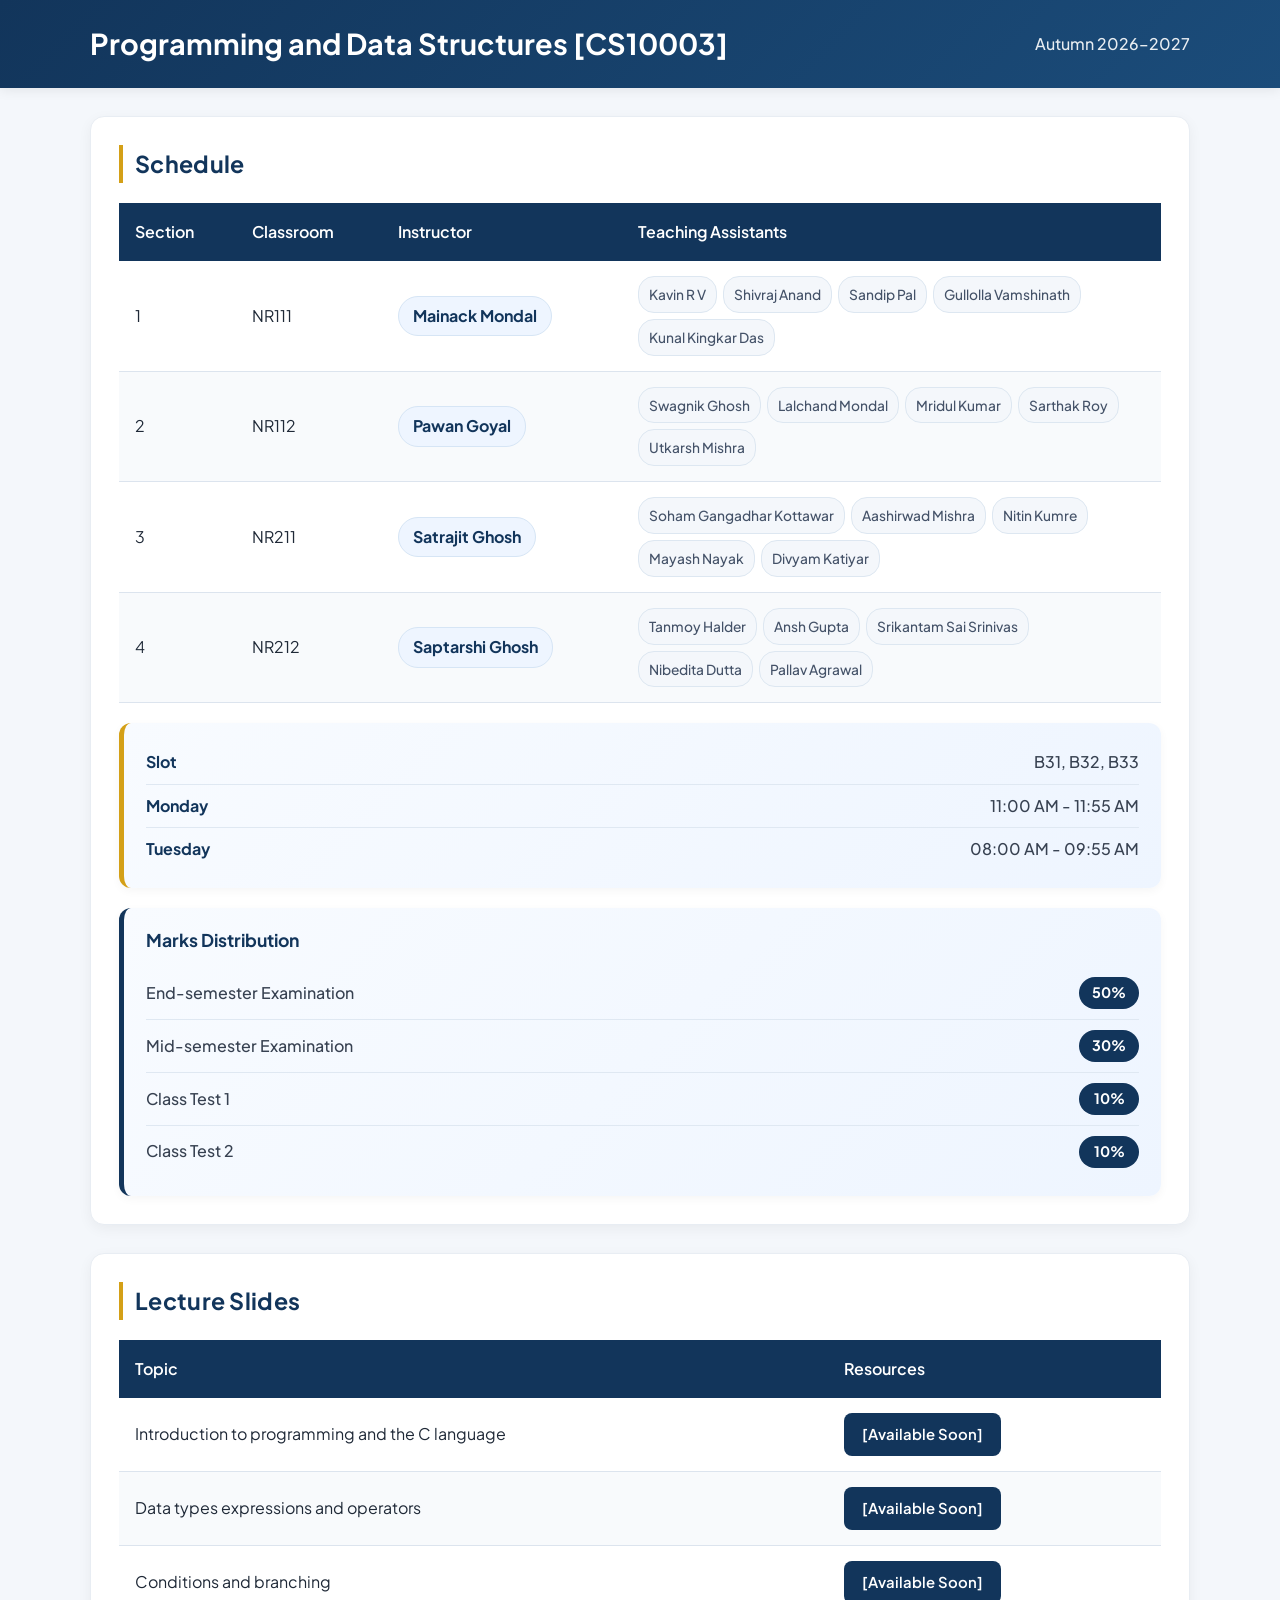
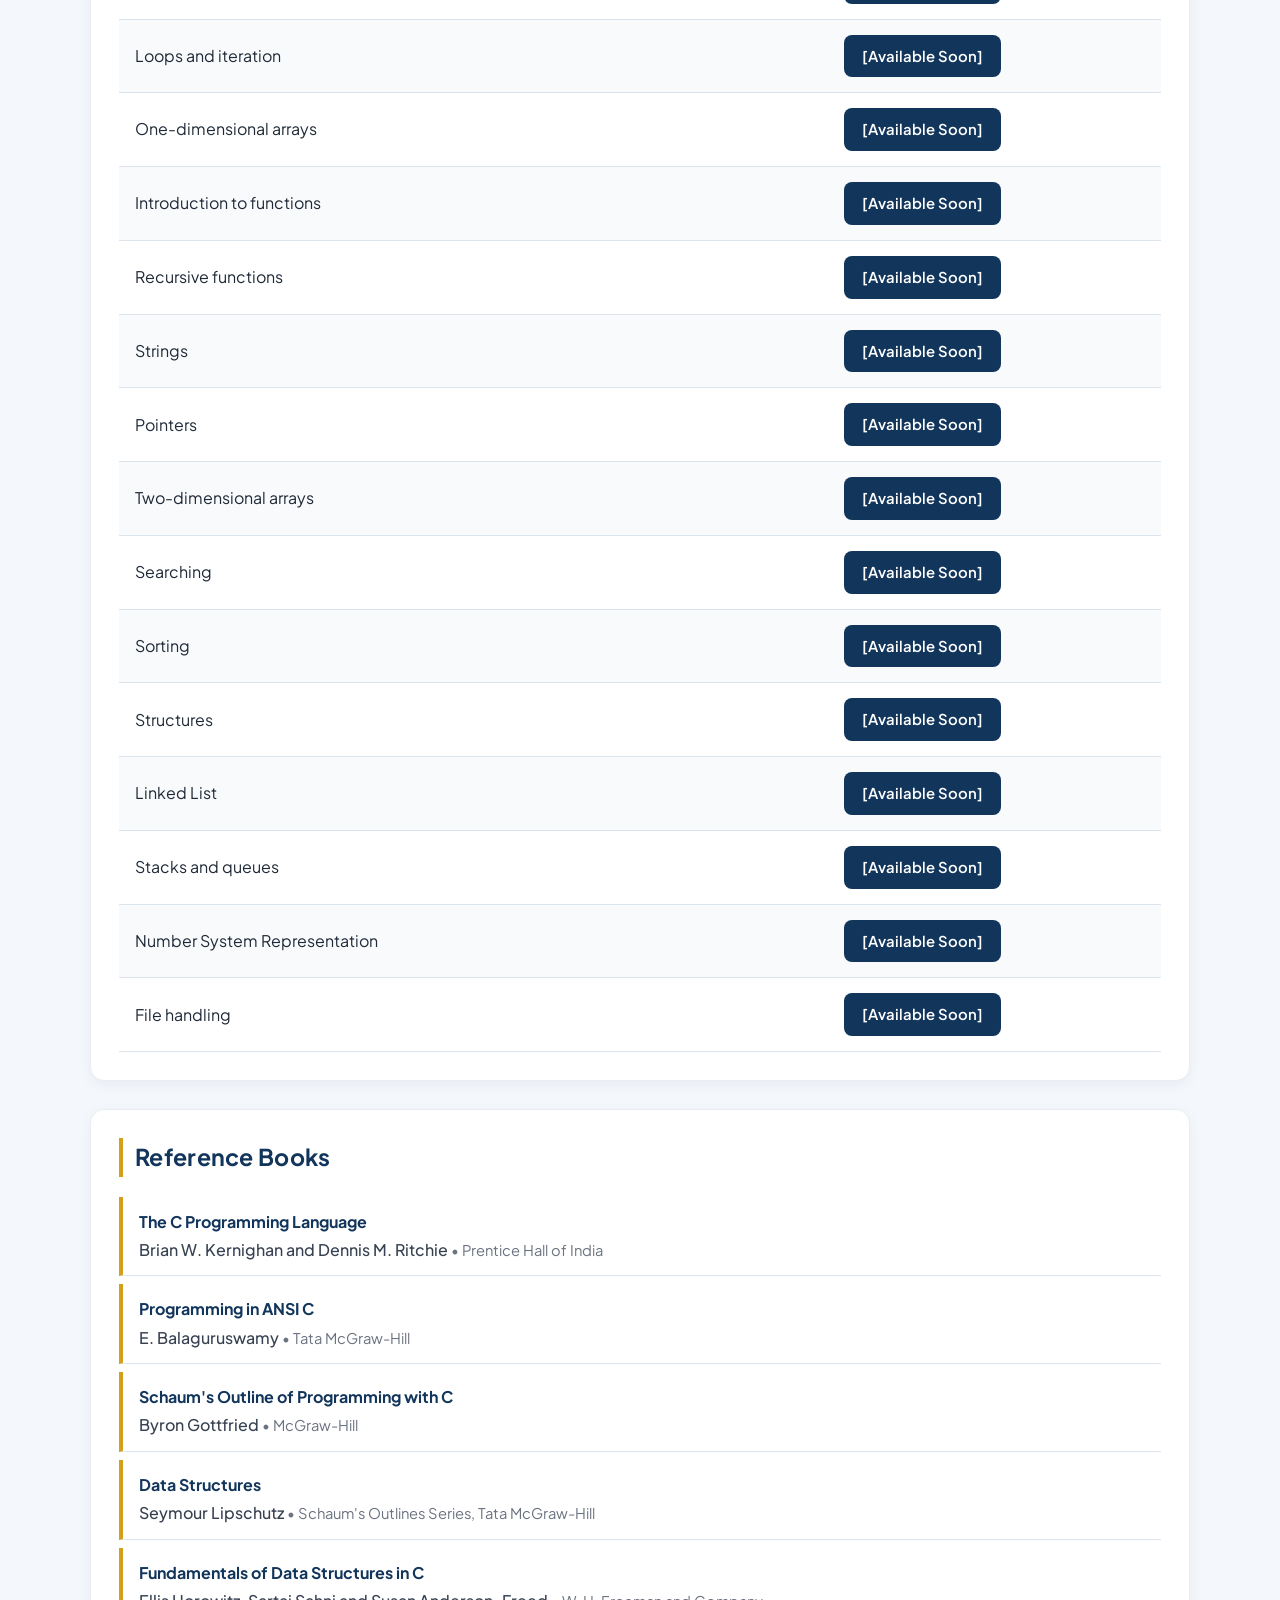
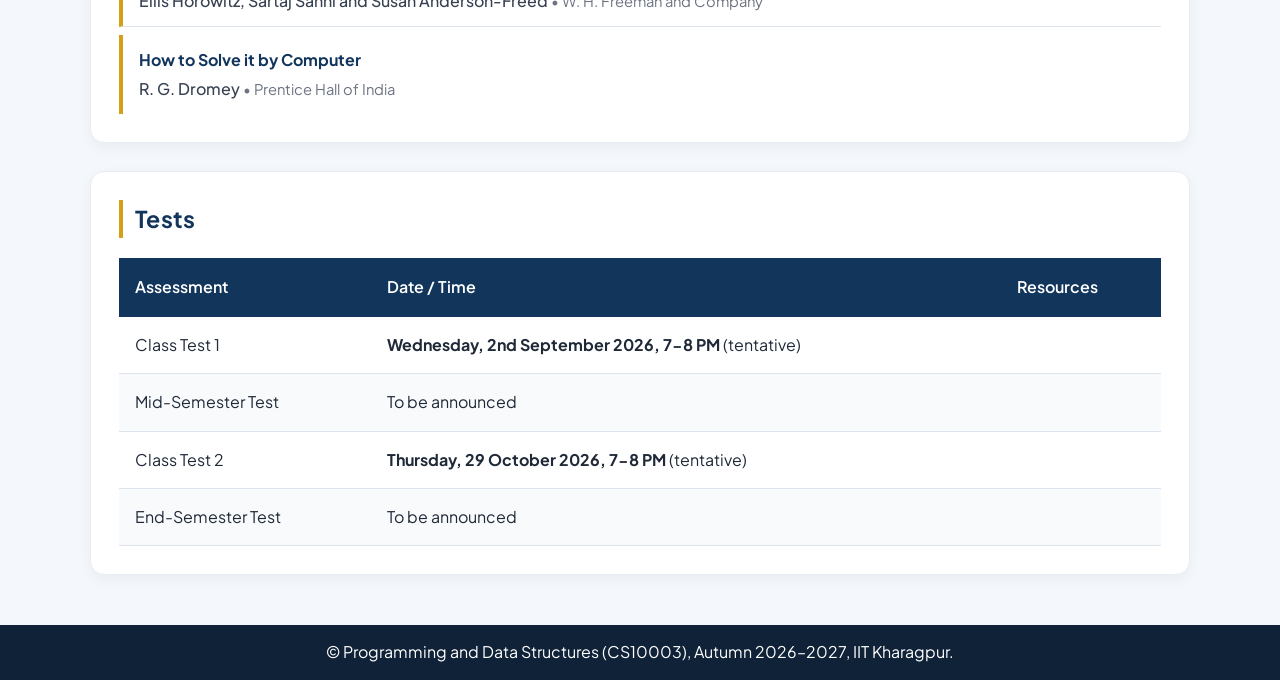
==== commit f8abae20: "added marks distribution and updated test timings" ====
--- a/index.html
+++ b/index.html
@@ -48,11 +48,16 @@
                             <td><a href="https://cse.iitkgp.ac.in/~mainack/" target="_blank">Mainack Mondal</a></td>
                             <td>
                                 <div class="ta-list">
-                                    <span><a href="mailto:kavinrv13@gmail.com" title="✉ Email TA" target="_blank">Kavin R V</a></span>
-                                    <span><a href="mailto:shivrajanand022002@gmail.com" title="✉ Email TA" target="_blank">Shivraj Anand</a></span>
-                                    <span><a href="mailto:sandippal308@gmail.com" title="✉ Email TA" target="_blank">Sandip Pal</a></span>
-                                    <span><a href="mailto:gullollavamshinath9@gmail.com" title="✉ Email TA" target="_blank">Gullolla Vamshinath</a></span>
-                                    <span><a href="mailto:kunalkingkar13@gmail.com" title="✉ Email TA" target="_blank">Kunal Kingkar Das</a></span>
+                                    <span><a href="mailto:kavin1925@kgpian.iitkgp.ac.in" title="✉ Email TA"
+                                            target="_blank">Kavin R V</a></span>
+                                    <span><a href="mailto:shivrajanand25@kgpian.iitkgp.ac.in" title="✉ Email TA"
+                                            target="_blank">Shivraj Anand</a></span>
+                                    <span><a href="mailto:sandippal9825@kgpian.iitkgp.ac.in" title="✉ Email TA"
+                                            target="_blank">Sandip Pal</a></span>
+                                    <span><a href="mailto:gullollavamshinath9@kgpian.iitkgp.ac.in" title="✉ Email TA"
+                                            target="_blank">Gullolla Vamshinath</a></span>
+                                    <span><a href="mailto:kunal.kk@kgpian.iitkgp.ac.in" title="✉ Email TA"
+                                            target="_blank">Kunal Kingkar Das</a></span>
                                 </div>
                             </td>
                         </tr>
@@ -63,11 +68,16 @@
                             <td><a href="https://cse.iitkgp.ac.in/~pawang/" target="_blank">Pawan Goyal</a></td>
                             <td>
                                 <div class="ta-list">
-                                    <span><a href="mailto:swagnikghosh705@gmail.com" title="✉ Email TA" target="_blank">Swagnik Ghosh</a></span>
-                                    <span><a href="mailto:lalchandm200325@kgpian.iitkgp.ac.in" title="✉ Email TA" target="_blank">Lalchand Mondal</a></span>
-                                    <span><a href="mailto:mridul.kumar.2625@kgpian.iitkgp.ac.in" title="✉ Email TA" target="_blank">Mridul Kumar</a></span>
-                                    <span><a href="mailto:sarthak.juetce@gmail.com" title="✉ Email TA" target="_blank">Sarthak Roy</a></span>
-                                    <span><a href="mailto:mishrautkarsh741@gmail.com" title="✉ Email TA" target="_blank">Utkarsh Mishra</a></span>
+                                    <span><a href="mailto:swagnikghosh.cse25@kgpian.iitkgp.ac.in" title="✉ Email TA"
+                                            target="_blank">Swagnik Ghosh</a></span>
+                                    <span><a href="mailto:lalchandm200325@kgpian.iitkgp.ac.in" title="✉ Email TA"
+                                            target="_blank">Lalchand Mondal</a></span>
+                                    <span><a href="mailto:mridul.kumar.2625@kgpian.iitkgp.ac.in" title="✉ Email TA"
+                                            target="_blank">Mridul Kumar</a></span>
+                                    <span><a href="mailto:sarthak.cse22@kgpian.iitkgp.ac.in" title="✉ Email TA"
+                                            target="_blank">Sarthak Roy</a></span>
+                                    <span><a href="mailto:mishra.utkarsh25@kgpian.iitkgp.ac.in" title="✉ Email TA"
+                                            target="_blank">Utkarsh Mishra</a></span>
                                 </div>
                             </td>
                         </tr>
@@ -78,11 +88,16 @@
                             <td><a href="https://cse.iitkgp.ac.in/~satrajit/" target="_blank">Satrajit Ghosh</a></td>
                             <td>
                                 <div class="ta-list">
-                                    <span><a href="mailto:kottawars10@gmail.com" title="✉ Email TA" target="_blank">Soham Gangadhar Kottawar</a></span>
-                                    <span><a href="mailto:aashirwadmishra03@gmail.com" title="✉ Email TA" target="_blank">Aashirwad Mishra</a></span>
-                                    <span><a href="mailto:kumrenitin245@gmail.com" title="✉ Email TA" target="_blank">Nitin Kumre</a></span>
-                                    <span><a href="mailto:nayakmayash@gmail.com" title="✉ Email TA" target="_blank">Mayash Nayak</a></span>
-                                    <span><a href="mailto:katiyardivyam0@gmail.com" title="✉ Email TA" target="_blank">Divyam Katiyar</a></span>
+                                    <span><a href="mailto:sohamk10@kgpian.iitkgp.ac.in" title="✉ Email TA"
+                                            target="_blank">Soham Gangadhar Kottawar</a></span>
+                                    <span><a href="mailto:aashirwad04@kgpian.iitkgp.ac.in" title="✉ Email TA"
+                                            target="_blank">Aashirwad Mishra</a></span>
+                                    <span><a href="mailto:kumrenitin25@kgpian.iitkgp.ac.in" title="✉ Email TA"
+                                            target="_blank">Nitin Kumre</a></span>
+                                    <span><a href="mailto:mayash.nayak@kgpian.iitkgp.ac.in" title="✉ Email TA"
+                                            target="_blank">Mayash Nayak</a></span>
+                                    <span><a href="mailto:divyam.24@kgpian.iitkgp.ac.in" title="✉ Email TA"
+                                            target="_blank">Divyam Katiyar</a></span>
                                 </div>
                             </td>
                         </tr>
@@ -93,11 +108,16 @@
                             <td><a href="https://cse.iitkgp.ac.in/~sghosh/" target="_blank">Saptarshi Ghosh</a></td>
                             <td>
                                 <div class="ta-list">
-                                    <span><a href="mailto:tanmoy.halder.cs25@kgpian.iitkgp.ac.in" title="✉ Email TA" target="_blank">Tanmoy Halder</a></span>
-                                    <span><a href="mailto:AnshG2003@Gmail.com" title="✉ Email TA" target="_blank">Ansh Gupta</a></span>
-                                    <span><a href="mailto:srikantamsai14716@gmail.com" title="✉ Email TA" target="_blank">Srikantam Sai Srinivas</a></span>
-                                    <span><a href="mailto:nibedita.dutta.21.11@gmail.com" title="✉ Email TA" target="_blank">Nibedita Dutta</a></span>
-                                    <span><a href="mailto:Pallavagarwal2005@gmail.com" title="✉ Email TA" target="_blank">Pallav Agrawal</a></span>
+                                    <span><a href="mailto:tanmoy.halder.cs25@kgpian.iitkgp.ac.in" title="✉ Email TA"
+                                            target="_blank">Tanmoy Halder</a></span>
+                                    <span><a href="mailto:Anshgpt25@kgpian.iitkgp.ac.in" title="✉ Email TA"
+                                            target="_blank">Ansh Gupta</a></span>
+                                    <span><a href="mailto:srikantamsai@kgpian.iitkgp.ac.in" title="✉ Email TA"
+                                            target="_blank">Srikantam Sai Srinivas</a></span>
+                                    <span><a href="mailto:nibedita2111.24@kgpian.iitkgp.ac.in" title="✉ Email TA"
+                                            target="_blank">Nibedita Dutta</a></span>
+                                    <span><a href="mailto:pallav25@kgpian.iitkgp.ac.in" title="✉ Email TA"
+                                            target="_blank">Pallav Agrawal</a></span>
                                 </div>
                             </td>
                         </tr>
@@ -121,6 +141,31 @@
                     <span class="value">08:00 AM - 09:55 AM</span>
                 </div>
             </div>
+
+            <div class="marks-box">
+                <h3>Marks Distribution</h3>
+
+                <div class="marks-row">
+                    <span class="marks-component">End-semester Examination</span>
+                    <span class="marks-weight">50%</span>
+                </div>
+
+                <div class="marks-row">
+                    <span class="marks-component">Mid-semester Examination</span>
+                    <span class="marks-weight">30%</span>
+                </div>
+
+                <div class="marks-row">
+                    <span class="marks-component">Class Test 1</span>
+                    <span class="marks-weight">10%</span>
+                </div>
+
+                <div class="marks-row">
+                    <span class="marks-component">Class Test 2</span>
+                    <span class="marks-weight">10%</span>
+                </div>
+            </div>
+
         </section>
 
         <!-- Lecture Slides -->
@@ -155,7 +200,8 @@
 
                         <tr>
                             <td>Loops and iteration</td>
-                            <td><a href=slides/materialNotFound.html">[Available Soon]</mailto:></td>
+                            <td><a href=slides/materialNotFound.html">[Available Soon]</mailto:>
+                            </td>
                         </tr>
 
                         <tr>
@@ -277,13 +323,13 @@
             <h2>Tests</h2>
 
 
-            <div class="coming-soon">
+            <!-- <div class="coming-soon">
                 <h3>Coming Soon</h3>
                 <p>Prepare well. Test schedule and related resources will be announced here.</p>
-            </div>
-
-
-            <!-- <div class="table-wrapper">
+            </div> -->
+
+
+            <div class="table-wrapper">
                 <table class="tests-table">
                     <thead>
                         <tr>
@@ -297,45 +343,45 @@
 
                         <tr>
                             <td>Class Test 1</td>
-                            <td>28 Aug 2025 (Evening)</td>
-                            <td>
-                                <div class="test-links">
+                            <td> <b>Wednesday, 2nd September 2026, 7-8 PM </b> (tentative)</td>
+                            <td>
+                                <!-- <div class="test-links">
                                     <a href="slides/ct1-seating.pdf">Seating Arrangement</a>
                                     <a href="slides/ct1-questions.pdf">Questions with Solutions</a>
-                                </div>
+                                </div> -->
                             </td>
                         </tr>
 
                         <tr>
                             <td>Mid-Semester Test</td>
-                            <td>Sep 2025</td>
-                            <td>
-                                <div class="test-links">
+                            <td>To be announced</td>
+                            <td>
+                                <!-- <div class="test-links">
                                     <a href="slides/midsem-questions.pdf">Questions with Solutions</a>
-                                </div>
+                                </div> -->
                             </td>
                         </tr>
 
                         <tr>
                             <td>Class Test 2</td>
-                            <td>30 Oct 2025 (6:15 PM Reporting Time)</td>
-                            <td>
-                                <div class="test-links">
+                            <td><b>Thursday, 29 October 2026, 7-8 PM </b> (tentative)</td>
+                            <td>
+                                <!-- <div class="test-links">
                                     <a href="slides/ct2-seating.pdf">Seating Arrangement</a>
                                     <a href="slides/ct2-questions.pdf">Questions with Solutions</a>
-                                </div>
+                                </div> -->
                             </td>
                         </tr>
 
                         <tr>
                             <td>End-Semester Test</td>
-                            <td>Nov 2025</td>
                             <td>To be announced</td>
+                            <td></td>
                         </tr>
 
                     </tbody>
                 </table>
-            </div> -->
+            </div>
 
         </section>
 
--- a/style.css
+++ b/style.css
@@ -287,6 +287,76 @@
 }
 
 /* ===========================
+   Marks Distribution
+=========================== */
+
+.marks-box{
+    margin-top:20px;
+    background:linear-gradient(135deg,#f8fbff,#eef5ff);
+    border-left:5px solid var(--primary);
+    border-radius:12px;
+    padding:18px 22px;
+    box-shadow:0 3px 10px rgba(0,0,0,.04);
+}
+
+.marks-box h3{
+    margin-bottom:12px;
+    color:var(--primary);
+    font-size:1.1rem;
+    font-weight:700;
+}
+
+.marks-row{
+    display:flex;
+    justify-content:space-between;
+    align-items:center;
+    padding:10px 0;
+}
+
+.marks-row:not(:last-child){
+    border-bottom:1px solid #dfe8f2;
+}
+
+.marks-component{
+    color:#374151;
+    font-weight:500;
+}
+
+.marks-weight{
+    min-width:60px;
+    text-align:center;
+    background:var(--primary);
+    color:white;
+    padding:4px 10px;
+    border-radius:20px;
+    font-weight:700;
+    font-size:.9rem;
+}
+
+/* Mobile */
+
+@media (max-width:800px){
+
+    .marks-box{
+        padding:16px;
+    }
+
+    .marks-row{
+        gap:12px;
+    }
+
+    .marks-component{
+        font-size:.92rem;
+    }
+
+    .marks-weight{
+        font-size:.85rem;
+        min-width:54px;
+    }
+
+}
+
+/* ===========================
    Reference Books
 =========================== */
 
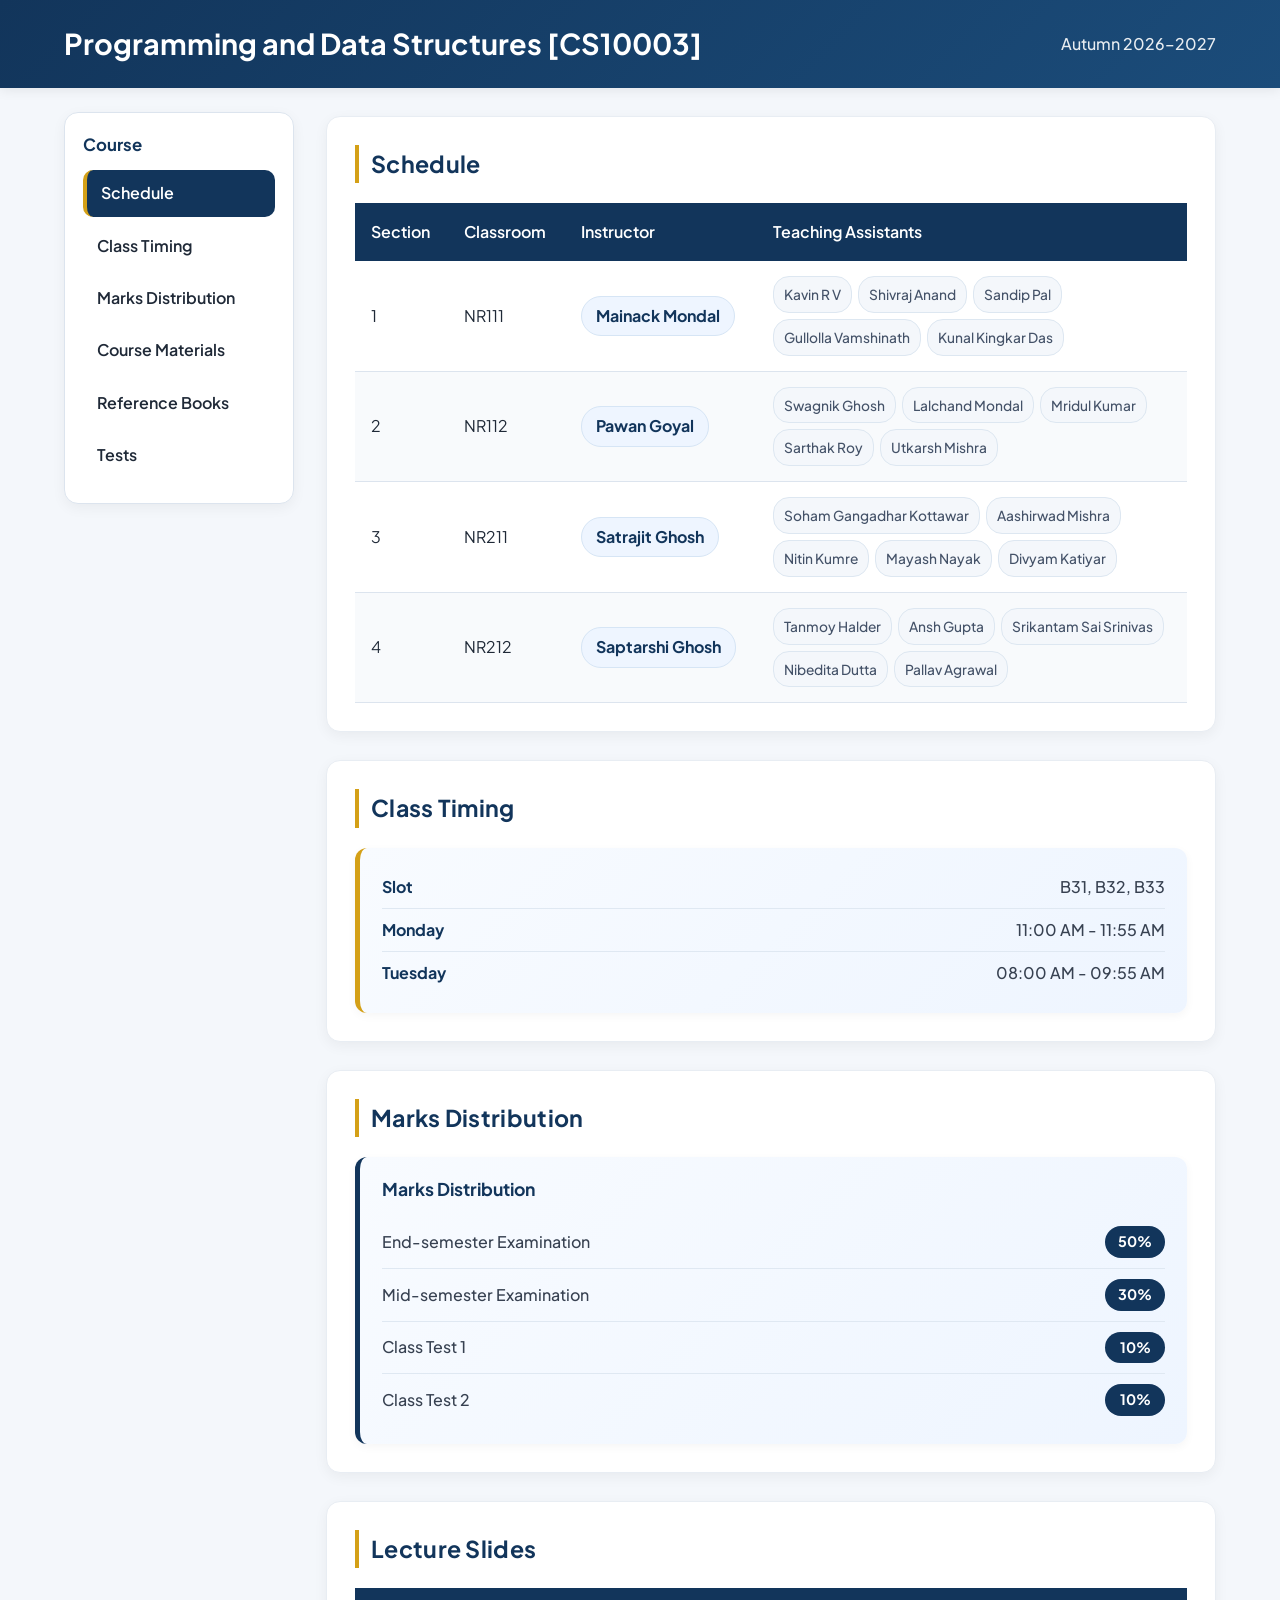
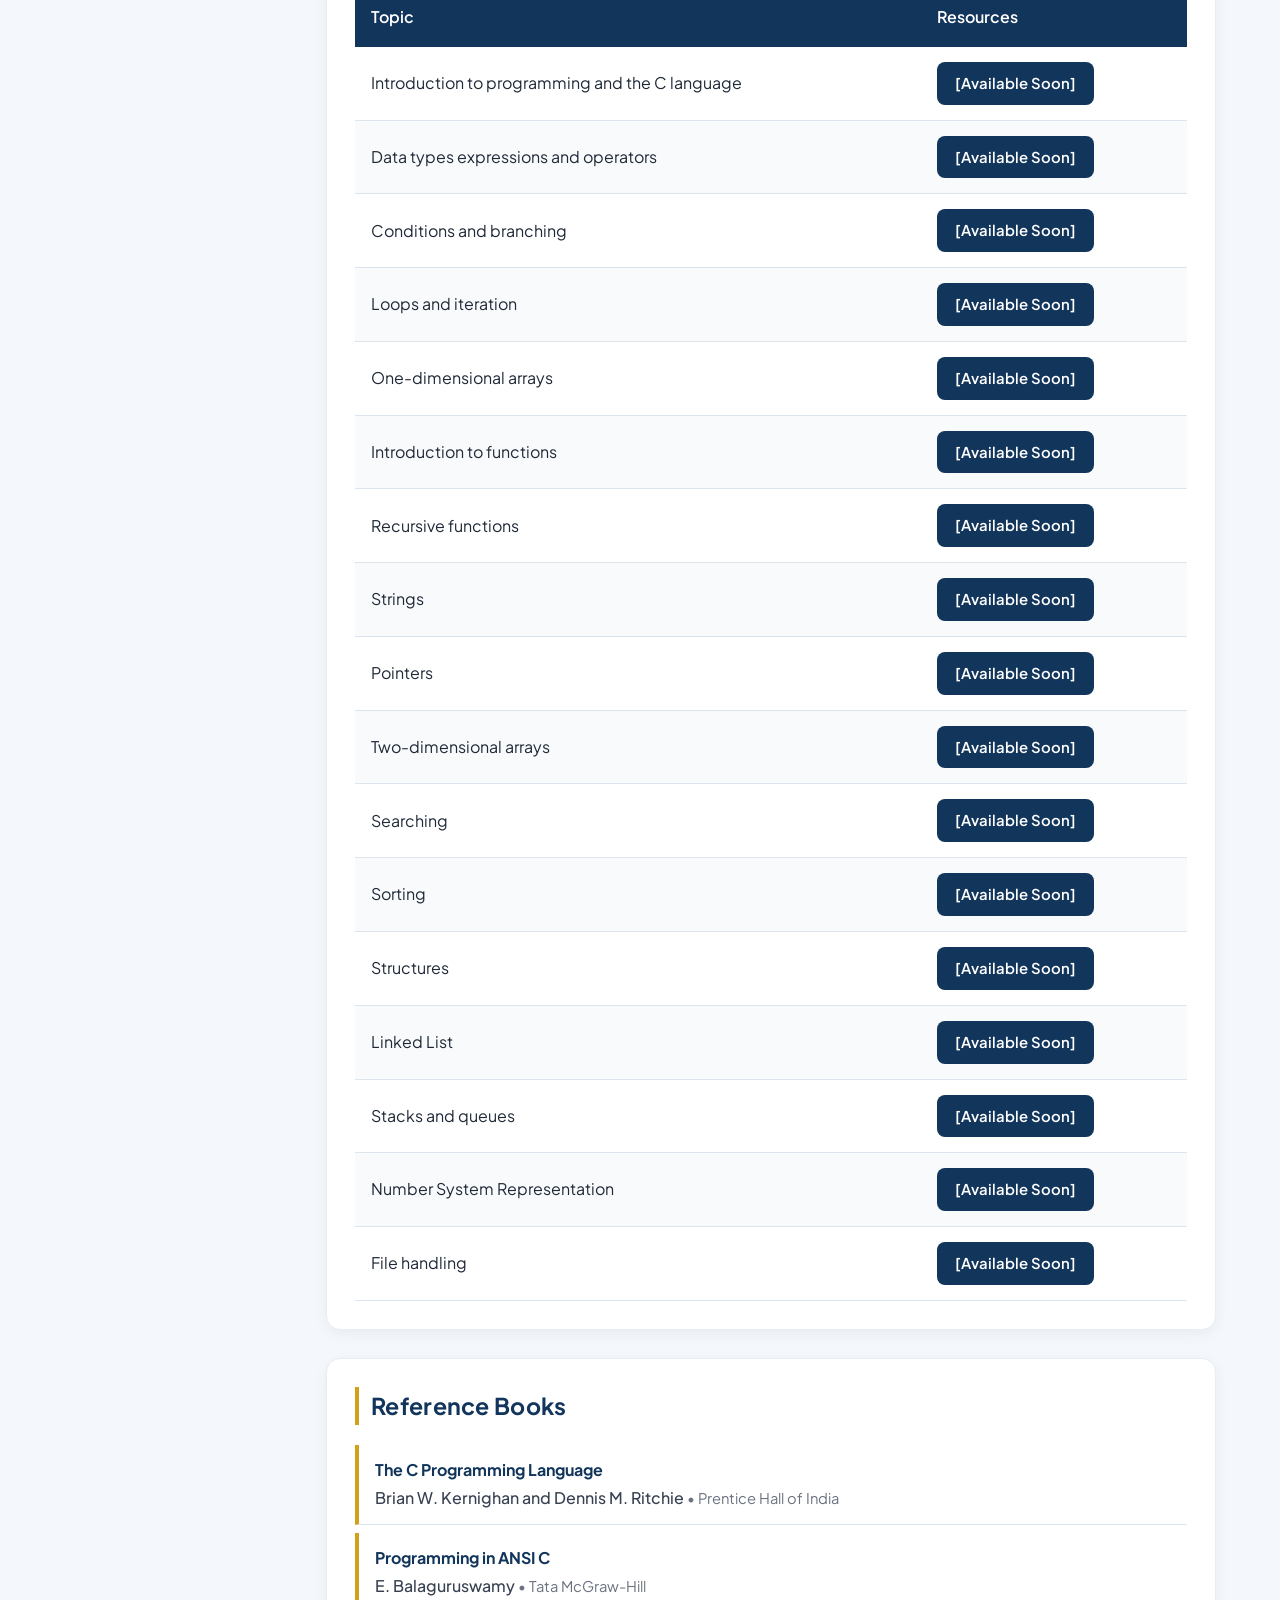
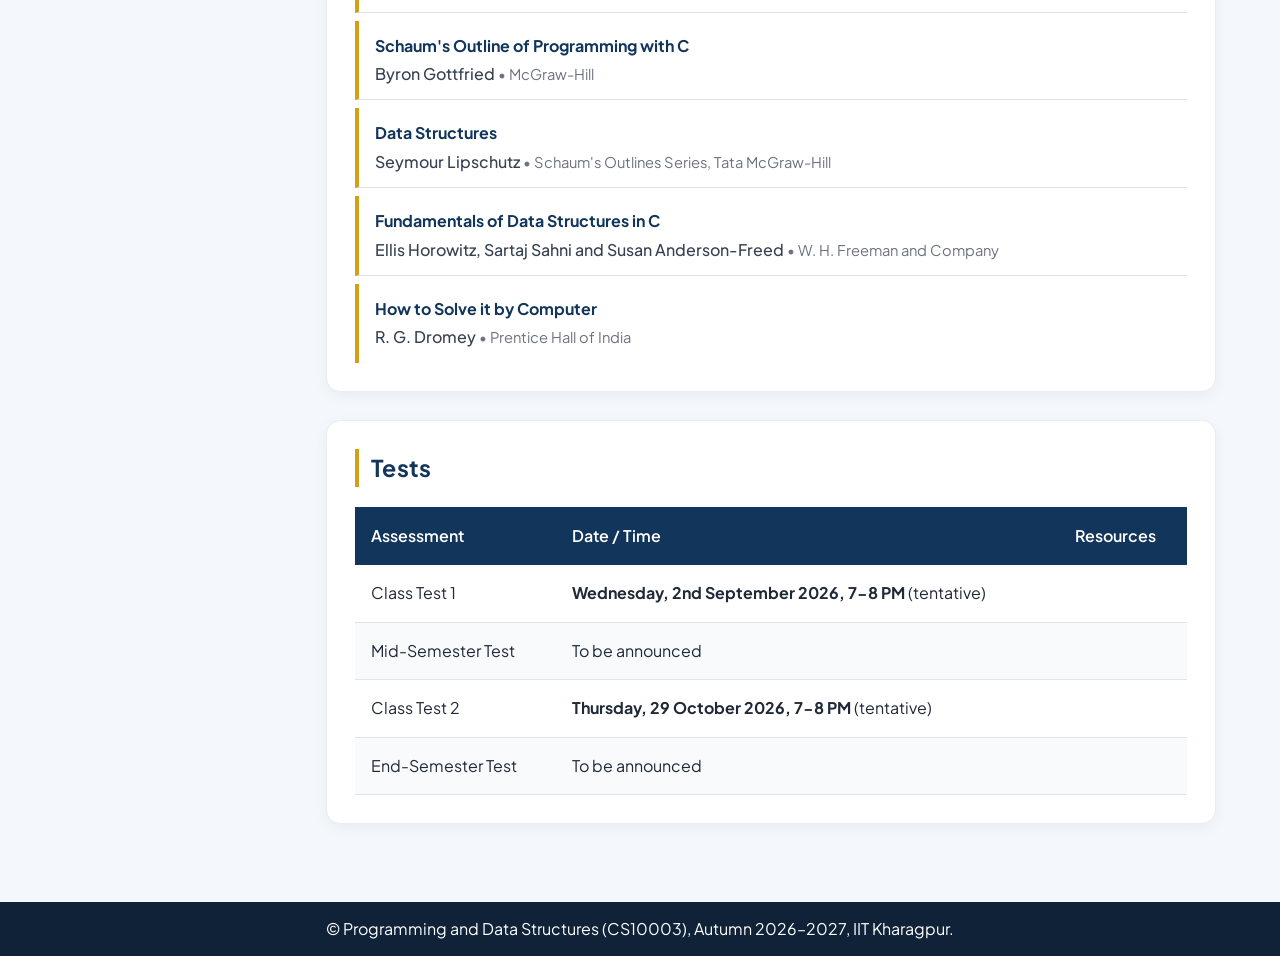
==== commit 2a453404: "Added navbar in website and other data" ====
--- a/index.html
+++ b/index.html
@@ -1,399 +1,427 @@
 <!DOCTYPE html>
+
 <html lang="en">
 
 <head>
-    <meta charset="UTF-8">
-    <meta name="viewport" content="width=device-width</span> initial-scale=1.0">
+    <meta charset="utf-8" />
+    <meta content="width=device-width&lt;/span&gt; initial-scale=1.0" name="viewport" />
     <title>Programming and Data Structures</title>
-
-    <link rel="stylesheet" href="style.css">
+    <link href="style.css" rel="stylesheet" />
 </head>
 
 <body>
-
     <!-- Header -->
     <header class="hero">
         <div class="container hero-content">
             <div class="course-title">
                 <h1>Programming and Data Structures [CS10003]</h1>
             </div>
-
             <div class="semester">
                 <h2>Autumn 2026–2027</h2>
             </div>
+            <button class="menu-toggle" id="menuToggle">
+                ☰
+            </button>
         </div>
     </header>
-
+    <div class="overlay" id="overlay"></div>
     <main class="container">
-
-        <!-- Schedule -->
-        <section class="card">
-            <h2>Schedule</h2>
-
-            <div class="table-wrapper">
-                <table class="schedule-table">
-                    <thead>
-                        <tr>
-                            <th>Section</th>
-                            <th>Classroom</th>
-                            <th>Instructor</th>
-                            <th>Teaching Assistants</th>
-                        </tr>
-                    </thead>
-
-                    <tbody>
-                        <tr>
-                            <td>1</td>
-                            <td>NR111</td>
-                            <td><a href="https://cse.iitkgp.ac.in/~mainack/" target="_blank">Mainack Mondal</a></td>
-                            <td>
-                                <div class="ta-list">
-                                    <span><a href="mailto:kavin1925@kgpian.iitkgp.ac.in" title="✉ Email TA"
-                                            target="_blank">Kavin R V</a></span>
-                                    <span><a href="mailto:shivrajanand25@kgpian.iitkgp.ac.in" title="✉ Email TA"
-                                            target="_blank">Shivraj Anand</a></span>
-                                    <span><a href="mailto:sandippal9825@kgpian.iitkgp.ac.in" title="✉ Email TA"
-                                            target="_blank">Sandip Pal</a></span>
-                                    <span><a href="mailto:gullollavamshinath9@kgpian.iitkgp.ac.in" title="✉ Email TA"
-                                            target="_blank">Gullolla Vamshinath</a></span>
-                                    <span><a href="mailto:kunal.kk@kgpian.iitkgp.ac.in" title="✉ Email TA"
-                                            target="_blank">Kunal Kingkar Das</a></span>
-                                </div>
-                            </td>
-                        </tr>
-
-                        <tr>
-                            <td>2</td>
-                            <td>NR112</td>
-                            <td><a href="https://cse.iitkgp.ac.in/~pawang/" target="_blank">Pawan Goyal</a></td>
-                            <td>
-                                <div class="ta-list">
-                                    <span><a href="mailto:swagnikghosh.cse25@kgpian.iitkgp.ac.in" title="✉ Email TA"
-                                            target="_blank">Swagnik Ghosh</a></span>
-                                    <span><a href="mailto:lalchandm200325@kgpian.iitkgp.ac.in" title="✉ Email TA"
-                                            target="_blank">Lalchand Mondal</a></span>
-                                    <span><a href="mailto:mridul.kumar.2625@kgpian.iitkgp.ac.in" title="✉ Email TA"
-                                            target="_blank">Mridul Kumar</a></span>
-                                    <span><a href="mailto:sarthak.cse22@kgpian.iitkgp.ac.in" title="✉ Email TA"
-                                            target="_blank">Sarthak Roy</a></span>
-                                    <span><a href="mailto:mishra.utkarsh25@kgpian.iitkgp.ac.in" title="✉ Email TA"
-                                            target="_blank">Utkarsh Mishra</a></span>
-                                </div>
-                            </td>
-                        </tr>
-
-                        <tr>
-                            <td>3</td>
-                            <td>NR211</td>
-                            <td><a href="https://cse.iitkgp.ac.in/~satrajit/" target="_blank">Satrajit Ghosh</a></td>
-                            <td>
-                                <div class="ta-list">
-                                    <span><a href="mailto:sohamk10@kgpian.iitkgp.ac.in" title="✉ Email TA"
-                                            target="_blank">Soham Gangadhar Kottawar</a></span>
-                                    <span><a href="mailto:aashirwad04@kgpian.iitkgp.ac.in" title="✉ Email TA"
-                                            target="_blank">Aashirwad Mishra</a></span>
-                                    <span><a href="mailto:kumrenitin25@kgpian.iitkgp.ac.in" title="✉ Email TA"
-                                            target="_blank">Nitin Kumre</a></span>
-                                    <span><a href="mailto:mayash.nayak@kgpian.iitkgp.ac.in" title="✉ Email TA"
-                                            target="_blank">Mayash Nayak</a></span>
-                                    <span><a href="mailto:divyam.24@kgpian.iitkgp.ac.in" title="✉ Email TA"
-                                            target="_blank">Divyam Katiyar</a></span>
-                                </div>
-                            </td>
-                        </tr>
-
-                        <tr>
-                            <td>4</td>
-                            <td>NR212</td>
-                            <td><a href="https://cse.iitkgp.ac.in/~sghosh/" target="_blank">Saptarshi Ghosh</a></td>
-                            <td>
-                                <div class="ta-list">
-                                    <span><a href="mailto:tanmoy.halder.cs25@kgpian.iitkgp.ac.in" title="✉ Email TA"
-                                            target="_blank">Tanmoy Halder</a></span>
-                                    <span><a href="mailto:Anshgpt25@kgpian.iitkgp.ac.in" title="✉ Email TA"
-                                            target="_blank">Ansh Gupta</a></span>
-                                    <span><a href="mailto:srikantamsai@kgpian.iitkgp.ac.in" title="✉ Email TA"
-                                            target="_blank">Srikantam Sai Srinivas</a></span>
-                                    <span><a href="mailto:nibedita2111.24@kgpian.iitkgp.ac.in" title="✉ Email TA"
-                                            target="_blank">Nibedita Dutta</a></span>
-                                    <span><a href="mailto:pallav25@kgpian.iitkgp.ac.in" title="✉ Email TA"
-                                            target="_blank">Pallav Agrawal</a></span>
-                                </div>
-                            </td>
-                        </tr>
-                    </tbody>
-                </table>
-            </div>
-
-            <div class="timing-box">
-                <div class="timing-row">
-                    <span class="label">Slot</span>
-                    <span class="value">B31, B32, B33</span>
-                </div>
-
-                <div class="timing-row">
-                    <span class="label">Monday</span>
-                    <span class="value">11:00 AM - 11:55 AM</span>
-                </div>
-
-                <div class="timing-row">
-                    <span class="label">Tuesday</span>
-                    <span class="value">08:00 AM - 09:55 AM</span>
-                </div>
-            </div>
-
-            <div class="marks-box">
-                <h3>Marks Distribution</h3>
-
-                <div class="marks-row">
-                    <span class="marks-component">End-semester Examination</span>
-                    <span class="marks-weight">50%</span>
-                </div>
-
-                <div class="marks-row">
-                    <span class="marks-component">Mid-semester Examination</span>
-                    <span class="marks-weight">30%</span>
-                </div>
-
-                <div class="marks-row">
-                    <span class="marks-component">Class Test 1</span>
-                    <span class="marks-weight">10%</span>
-                </div>
-
-                <div class="marks-row">
-                    <span class="marks-component">Class Test 2</span>
-                    <span class="marks-weight">10%</span>
-                </div>
-            </div>
-
-        </section>
-
-        <!-- Lecture Slides -->
-        <section class="card">
-            <h2>Lecture Slides</h2>
-
-            <div class="table-wrapper">
-                <table class="slides-table">
-                    <thead>
-                        <tr>
-                            <th>Topic</th>
-                            <th>Resources</th>
-                        </tr>
-                    </thead>
-
-                    <tbody>
-
-                        <tr>
-                            <td>Introduction to programming and the C language</td>
-                            <td><a href="slides/materialNotFound.html">[Available Soon]</a></td>
-                        </tr>
-
-                        <tr>
-                            <td>Data types</span> expressions and operators</td>
-                            <td><a href="slides/materialNotFound.html">[Available Soon]</a></td>
-                        </tr>
-
-                        <tr>
-                            <td>Conditions and branching</td>
-                            <td><a href="slides/materialNotFound.html">[Available Soon]</a></td>
-                        </tr>
-
-                        <tr>
-                            <td>Loops and iteration</td>
-                            <td><a href=slides/materialNotFound.html">[Available Soon]</mailto:>
-                            </td>
-                        </tr>
-
-                        <tr>
-                            <td>One-dimensional arrays</td>
-                            <td><a href="slides/materialNotFound.html">[Available Soon]</a></td>
-                        </tr>
-
-                        <tr>
-                            <td>Introduction to functions</td>
-                            <td><a href="slides/materialNotFound.html">[Available Soon]</a></td>
-                        </tr>
-
-                        <tr>
-                            <td>Recursive functions</td>
-                            <td><a href="slides/materialNotFound.html">[Available Soon]</a></td>
-                        </tr>
-
-                        <tr>
-                            <td>Strings</td>
-                            <td><a href="slides/materialNotFound.html">[Available Soon]</a></td>
-                        </tr>
-
-                        <tr>
-                            <td>Pointers</td>
-                            <td><a href="slides/materialNotFound.html">[Available Soon]</a></td>
-                        </tr>
-
-                        <tr>
-                            <td>Two-dimensional arrays</td>
-                            <td><a href="slides/materialNotFound.html">[Available Soon]</a></td>
-                        </tr>
-
-                        <tr>
-                            <td>Searching</td>
-                            <td><a href="slides/materialNotFound.html">[Available Soon]</a></td>
-                        </tr>
-
-                        <tr>
-                            <td>Sorting</td>
-                            <td><a href="slides/materialNotFound.html">[Available Soon]</a></td>
-                        </tr>
-
-                        <tr>
-                            <td>Structures</td>
-                            <td><a href="slides/materialNotFound.html">[Available Soon]</a></td>
-                        </tr>
-
-                        <tr>
-                            <td>Linked List</td>
-                            <td><a href="slides/materialNotFound.html">[Available Soon]</a></td>
-                        </tr>
-
-                        <tr>
-                            <td>Stacks and queues</td>
-                            <td><a href="slides/materialNotFound.html">[Available Soon]</a></td>
-                        </tr>
-
-                        <tr>
-                            <td>Number System Representation</td>
-                            <td><a href="slides/materialNotFound.html">[Available Soon]</a></td>
-                        </tr>
-
-                        <tr>
-                            <td>File handling</td>
-                            <td><a href="slides/materialNotFound.html">[Available Soon]</a></td>
-                        </tr>
-
-                    </tbody>
-                </table>
-            </div>
-        </section>
-
-        <!-- Reference Books -->
-        <section class="card">
-            <h2>Reference Books</h2>
-
-            <div class="book-list">
-
-                <div class="book-item">
-                    <span class="book-title">The C Programming Language</span>
-                    <span class="book-author">Brian W. Kernighan and Dennis M. Ritchie</span>
-                    <span class="book-publisher">Prentice Hall of India</span>
-                </div>
-
-                <div class="book-item">
-                    <span class="book-title">Programming in ANSI C</span>
-                    <span class="book-author">E. Balaguruswamy</span>
-                    <span class="book-publisher">Tata McGraw-Hill</span>
-                </div>
-
-                <div class="book-item">
-                    <span class="book-title">Schaum's Outline of Programming with C</span>
-                    <span class="book-author">Byron Gottfried</span>
-                    <span class="book-publisher">McGraw-Hill</span>
-                </div>
-
-                <div class="book-item">
-                    <span class="book-title">Data Structures</span>
-                    <span class="book-author">Seymour Lipschutz</span>
-                    <span class="book-publisher">Schaum's Outlines Series, Tata McGraw-Hill</span>
-                </div>
-
-                <div class="book-item">
-                    <span class="book-title">Fundamentals of Data Structures in C</span>
-                    <span class="book-author">Ellis Horowitz, Sartaj Sahni and Susan Anderson-Freed</span>
-                    <span class="book-publisher">W. H. Freeman and Company</span>
-                </div>
-
-                <div class="book-item">
-                    <span class="book-title">How to Solve it by Computer</span>
-                    <span class="book-author">R. G. Dromey</span>
-                    <span class="book-publisher">Prentice Hall of India</span>
-                </div>
-
-            </div>
-        </section>
-        <!-- Tests -->
-        <section class="card">
-            <h2>Tests</h2>
-
-
-            <!-- <div class="coming-soon">
+        <div class="layout">
+            <nav class="side-nav">
+                <h3>Course</h3><a class="active" href="#schedule">Schedule</a><a href="#class-timing">Class Timing</a><a
+                    href="#marks-distribution">Marks Distribution</a><a href="#slides">Course Materials</a><a
+                    href="#books">Reference Books</a><a href="#tests">Tests</a>
+            </nav>
+            <div class="content">
+                <!-- Schedule -->
+                <section class="card" id="schedule">
+                    <h2>Schedule</h2>
+                    <div class="table-wrapper">
+                        <table class="schedule-table">
+                            <thead>
+                                <tr>
+                                    <th>Section</th>
+                                    <th>Classroom</th>
+                                    <th>Instructor</th>
+                                    <th>Teaching Assistants</th>
+                                </tr>
+                            </thead>
+                            <tbody>
+                                <tr>
+                                    <td>1</td>
+                                    <td>NR111</td>
+                                    <td><a href="https://cse.iitkgp.ac.in/~mainack/" target="_blank">Mainack Mondal</a>
+                                    </td>
+                                    <td>
+                                        <div class="ta-list">
+                                            <span><a href="mailto:kavin1925@kgpian.iitkgp.ac.in" target="_blank"
+                                                    title="✉ Email TA">Kavin R V</a></span>
+                                            <span><a href="mailto:shivrajanand25@kgpian.iitkgp.ac.in" target="_blank"
+                                                    title="✉ Email TA">Shivraj Anand</a></span>
+                                            <span><a href="mailto:sandippal9825@kgpian.iitkgp.ac.in" target="_blank"
+                                                    title="✉ Email TA">Sandip Pal</a></span>
+                                            <span><a href="mailto:gullollavamshinath9@kgpian.iitkgp.ac.in"
+                                                    target="_blank" title="✉ Email TA">Gullolla Vamshinath</a></span>
+                                            <span><a href="mailto:kunal.kk@kgpian.iitkgp.ac.in" target="_blank"
+                                                    title="✉ Email TA">Kunal Kingkar Das</a></span>
+                                        </div>
+                                    </td>
+                                </tr>
+                                <tr>
+                                    <td>2</td>
+                                    <td>NR112</td>
+                                    <td><a href="https://cse.iitkgp.ac.in/~pawang/" target="_blank">Pawan Goyal</a></td>
+                                    <td>
+                                        <div class="ta-list">
+                                            <span><a href="mailto:swagnikghosh.cse25@kgpian.iitkgp.ac.in"
+                                                    target="_blank" title="✉ Email TA">Swagnik Ghosh</a></span>
+                                            <span><a href="mailto:lalchandm200325@kgpian.iitkgp.ac.in" target="_blank"
+                                                    title="✉ Email TA">Lalchand Mondal</a></span>
+                                            <span><a href="mailto:mridul.kumar.2625@kgpian.iitkgp.ac.in" target="_blank"
+                                                    title="✉ Email TA">Mridul Kumar</a></span>
+                                            <span><a href="mailto:sarthak.cse22@kgpian.iitkgp.ac.in" target="_blank"
+                                                    title="✉ Email TA">Sarthak Roy</a></span>
+                                            <span><a href="mailto:mishra.utkarsh25@kgpian.iitkgp.ac.in" target="_blank"
+                                                    title="✉ Email TA">Utkarsh Mishra</a></span>
+                                        </div>
+                                    </td>
+                                </tr>
+                                <tr>
+                                    <td>3</td>
+                                    <td>NR211</td>
+                                    <td><a href="https://cse.iitkgp.ac.in/~satrajit/" target="_blank">Satrajit Ghosh</a>
+                                    </td>
+                                    <td>
+                                        <div class="ta-list">
+                                            <span><a href="mailto:sohamk10@kgpian.iitkgp.ac.in" target="_blank"
+                                                    title="✉ Email TA">Soham Gangadhar Kottawar</a></span>
+                                            <span><a href="mailto:aashirwad04@kgpian.iitkgp.ac.in" target="_blank"
+                                                    title="✉ Email TA">Aashirwad Mishra</a></span>
+                                            <span><a href="mailto:kumrenitin25@kgpian.iitkgp.ac.in" target="_blank"
+                                                    title="✉ Email TA">Nitin Kumre</a></span>
+                                            <span><a href="mailto:mayash.nayak@kgpian.iitkgp.ac.in" target="_blank"
+                                                    title="✉ Email TA">Mayash Nayak</a></span>
+                                            <span><a href="mailto:divyam.24@kgpian.iitkgp.ac.in" target="_blank"
+                                                    title="✉ Email TA">Divyam Katiyar</a></span>
+                                        </div>
+                                    </td>
+                                </tr>
+                                <tr>
+                                    <td>4</td>
+                                    <td>NR212</td>
+                                    <td><a href="https://cse.iitkgp.ac.in/~sghosh/" target="_blank">Saptarshi Ghosh</a>
+                                    </td>
+                                    <td>
+                                        <div class="ta-list">
+                                            <span><a href="mailto:tanmoy.halder.cs25@kgpian.iitkgp.ac.in"
+                                                    target="_blank" title="✉ Email TA">Tanmoy Halder</a></span>
+                                            <span><a href="mailto:Anshgpt25@kgpian.iitkgp.ac.in" target="_blank"
+                                                    title="✉ Email TA">Ansh Gupta</a></span>
+                                            <span><a href="mailto:srikantamsai@kgpian.iitkgp.ac.in" target="_blank"
+                                                    title="✉ Email TA">Srikantam Sai Srinivas</a></span>
+                                            <span><a href="mailto:nibedita2111.24@kgpian.iitkgp.ac.in" target="_blank"
+                                                    title="✉ Email TA">Nibedita Dutta</a></span>
+                                            <span><a href="mailto:pallav25@kgpian.iitkgp.ac.in" target="_blank"
+                                                    title="✉ Email TA">Pallav Agrawal</a></span>
+                                        </div>
+                                    </td>
+                                </tr>
+                            </tbody>
+                        </table>
+                    </div>
+
+
+                </section>
+                <section class="card" id="class-timing">
+                    <h2>Class Timing</h2>
+                    <div class="timing-box" id="class-timing">
+                        <div class="timing-row">
+                            <span class="label">Slot</span>
+                            <span class="value">B31, B32, B33</span>
+                        </div>
+                        <div class="timing-row">
+                            <span class="label">Monday</span>
+                            <span class="value">11:00 AM - 11:55 AM</span>
+                        </div>
+                        <div class="timing-row">
+                            <span class="label">Tuesday</span>
+                            <span class="value">08:00 AM - 09:55 AM</span>
+                        </div>
+                    </div>
+                </section>
+                <section class="card" id="marks-distribution">
+                    <h2>Marks Distribution</h2>
+                    <div class="marks-box" id="marks-distribution">
+                        <h3>Marks Distribution</h3>
+                        <div class="marks-row">
+                            <span class="marks-component">End-semester Examination</span>
+                            <span class="marks-weight">50%</span>
+                        </div>
+                        <div class="marks-row">
+                            <span class="marks-component">Mid-semester Examination</span>
+                            <span class="marks-weight">30%</span>
+                        </div>
+                        <div class="marks-row">
+                            <span class="marks-component">Class Test 1</span>
+                            <span class="marks-weight">10%</span>
+                        </div>
+                        <div class="marks-row">
+                            <span class="marks-component">Class Test 2</span>
+                            <span class="marks-weight">10%</span>
+                        </div>
+                    </div>
+                </section>
+                <!-- Lecture Slides -->
+                <section class="card" id="slides">
+                    <h2>Lecture Slides</h2>
+                    <div class="table-wrapper">
+                        <table class="slides-table">
+                            <thead>
+                                <tr>
+                                    <th>Topic</th>
+                                    <th>Resources</th>
+                                </tr>
+                            </thead>
+                            <tbody>
+                                <tr>
+                                    <td>Introduction to programming and the C language</td>
+                                    <td><a href="slides/materialNotFound.html">[Available Soon]</a></td>
+                                </tr>
+                                <tr>
+                                    <td>Data types expressions and operators</td>
+                                    <td><a href="slides/materialNotFound.html">[Available Soon]</a></td>
+                                </tr>
+                                <tr>
+                                    <td>Conditions and branching</td>
+                                    <td><a href="slides/materialNotFound.html">[Available Soon]</a></td>
+                                </tr>
+                                <tr>
+                                    <td>Loops and iteration</td>
+                                    <td><a href='slides/materialNotFound.html"'>[Available Soon]
+                                        </a></td>
+                                </tr>
+                                <tr>
+                                    <td>One-dimensional arrays</td>
+                                    <td><a href="slides/materialNotFound.html">[Available Soon]</a></td>
+                                </tr>
+                                <tr>
+                                    <td>Introduction to functions</td>
+                                    <td><a href="slides/materialNotFound.html">[Available Soon]</a></td>
+                                </tr>
+                                <tr>
+                                    <td>Recursive functions</td>
+                                    <td><a href="slides/materialNotFound.html">[Available Soon]</a></td>
+                                </tr>
+                                <tr>
+                                    <td>Strings</td>
+                                    <td><a href="slides/materialNotFound.html">[Available Soon]</a></td>
+                                </tr>
+                                <tr>
+                                    <td>Pointers</td>
+                                    <td><a href="slides/materialNotFound.html">[Available Soon]</a></td>
+                                </tr>
+                                <tr>
+                                    <td>Two-dimensional arrays</td>
+                                    <td><a href="slides/materialNotFound.html">[Available Soon]</a></td>
+                                </tr>
+                                <tr>
+                                    <td>Searching</td>
+                                    <td><a href="slides/materialNotFound.html">[Available Soon]</a></td>
+                                </tr>
+                                <tr>
+                                    <td>Sorting</td>
+                                    <td><a href="slides/materialNotFound.html">[Available Soon]</a></td>
+                                </tr>
+                                <tr>
+                                    <td>Structures</td>
+                                    <td><a href="slides/materialNotFound.html">[Available Soon]</a></td>
+                                </tr>
+                                <tr>
+                                    <td>Linked List</td>
+                                    <td><a href="slides/materialNotFound.html">[Available Soon]</a></td>
+                                </tr>
+                                <tr>
+                                    <td>Stacks and queues</td>
+                                    <td><a href="slides/materialNotFound.html">[Available Soon]</a></td>
+                                </tr>
+                                <tr>
+                                    <td>Number System Representation</td>
+                                    <td><a href="slides/materialNotFound.html">[Available Soon]</a></td>
+                                </tr>
+                                <tr>
+                                    <td>File handling</td>
+                                    <td><a href="slides/materialNotFound.html">[Available Soon]</a></td>
+                                </tr>
+                            </tbody>
+                        </table>
+                    </div>
+                </section>
+                <!-- Reference Books -->
+                <section class="card" id="books">
+                    <h2>Reference Books</h2>
+                    <div class="book-list">
+                        <div class="book-item">
+                            <span class="book-title">The C Programming Language</span>
+                            <span class="book-author">Brian W. Kernighan and Dennis M. Ritchie</span>
+                            <span class="book-publisher">Prentice Hall of India</span>
+                        </div>
+                        <div class="book-item">
+                            <span class="book-title">Programming in ANSI C</span>
+                            <span class="book-author">E. Balaguruswamy</span>
+                            <span class="book-publisher">Tata McGraw-Hill</span>
+                        </div>
+                        <div class="book-item">
+                            <span class="book-title">Schaum's Outline of Programming with C</span>
+                            <span class="book-author">Byron Gottfried</span>
+                            <span class="book-publisher">McGraw-Hill</span>
+                        </div>
+                        <div class="book-item">
+                            <span class="book-title">Data Structures</span>
+                            <span class="book-author">Seymour Lipschutz</span>
+                            <span class="book-publisher">Schaum's Outlines Series, Tata McGraw-Hill</span>
+                        </div>
+                        <div class="book-item">
+                            <span class="book-title">Fundamentals of Data Structures in C</span>
+                            <span class="book-author">Ellis Horowitz, Sartaj Sahni and Susan Anderson-Freed</span>
+                            <span class="book-publisher">W. H. Freeman and Company</span>
+                        </div>
+                        <div class="book-item">
+                            <span class="book-title">How to Solve it by Computer</span>
+                            <span class="book-author">R. G. Dromey</span>
+                            <span class="book-publisher">Prentice Hall of India</span>
+                        </div>
+                    </div>
+                </section>
+                <!-- Tests -->
+                <section class="card" id="tests">
+                    <h2>Tests</h2>
+                    <!-- <div class="coming-soon">
                 <h3>Coming Soon</h3>
                 <p>Prepare well. Test schedule and related resources will be announced here.</p>
             </div> -->
-
-
-            <div class="table-wrapper">
-                <table class="tests-table">
-                    <thead>
-                        <tr>
-                            <th>Assessment</th>
-                            <th>Date / Time</th>
-                            <th>Resources</th>
-                        </tr>
-                    </thead>
-
-                    <tbody>
-
-                        <tr>
-                            <td>Class Test 1</td>
-                            <td> <b>Wednesday, 2nd September 2026, 7-8 PM </b> (tentative)</td>
-                            <td>
-                                <!-- <div class="test-links">
+                    <div class="table-wrapper">
+                        <table class="tests-table">
+                            <thead>
+                                <tr>
+                                    <th>Assessment</th>
+                                    <th>Date / Time</th>
+                                    <th>Resources</th>
+                                </tr>
+                            </thead>
+                            <tbody>
+                                <tr>
+                                    <td>Class Test 1</td>
+                                    <td> <b>Wednesday, 2nd September 2026, 7-8 PM </b> (tentative)</td>
+                                    <td>
+                                        <!-- <div class="test-links">
                                     <a href="slides/ct1-seating.pdf">Seating Arrangement</a>
                                     <a href="slides/ct1-questions.pdf">Questions with Solutions</a>
                                 </div> -->
-                            </td>
-                        </tr>
-
-                        <tr>
-                            <td>Mid-Semester Test</td>
-                            <td>To be announced</td>
-                            <td>
-                                <!-- <div class="test-links">
+                                    </td>
+                                </tr>
+                                <tr>
+                                    <td>Mid-Semester Test</td>
+                                    <td>To be announced</td>
+                                    <td>
+                                        <!-- <div class="test-links">
                                     <a href="slides/midsem-questions.pdf">Questions with Solutions</a>
                                 </div> -->
-                            </td>
-                        </tr>
-
-                        <tr>
-                            <td>Class Test 2</td>
-                            <td><b>Thursday, 29 October 2026, 7-8 PM </b> (tentative)</td>
-                            <td>
-                                <!-- <div class="test-links">
+                                    </td>
+                                </tr>
+                                <tr>
+                                    <td>Class Test 2</td>
+                                    <td><b>Thursday, 29 October 2026, 7-8 PM </b> (tentative)</td>
+                                    <td>
+                                        <!-- <div class="test-links">
                                     <a href="slides/ct2-seating.pdf">Seating Arrangement</a>
                                     <a href="slides/ct2-questions.pdf">Questions with Solutions</a>
                                 </div> -->
-                            </td>
-                        </tr>
-
-                        <tr>
-                            <td>End-Semester Test</td>
-                            <td>To be announced</td>
-                            <td></td>
-                        </tr>
-
-                    </tbody>
-                </table>
+                                    </td>
+                                </tr>
+                                <tr>
+                                    <td>End-Semester Test</td>
+                                    <td>To be announced</td>
+                                    <td></td>
+                                </tr>
+                            </tbody>
+                        </table>
+                    </div>
+                </section>
             </div>
-
-        </section>
-
+        </div>
     </main>
-
     <!-- Footer -->
     <footer>
         <div class="container footer-content">
-            &copy; Programming and Data Structures (CS10003), Autumn 2026–2027, IIT Kharagpur.
+            © Programming and Data Structures (CS10003), Autumn 2026–2027, IIT Kharagpur.
         </div>
     </footer>
 
+    <button id="backToTop" class="back-to-top" title="Back to top">
+        &#8679;
+    </button>
+    <script>
+        const links = [...document.querySelectorAll(".side-nav a")];
+
+        const menu = document.getElementById("menuToggle");
+
+        const nav = document.querySelector(".side-nav");
+
+        const overlay = document.getElementById("overlay");
+
+        menu.addEventListener("click", () => {
+            nav.classList.add("open");
+            overlay.classList.add("show");
+        });
+
+        overlay.addEventListener("click", closeMenu);
+
+        function closeMenu() {
+            nav.classList.remove("open");
+            overlay.classList.remove("show");
+        }
+
+        links.forEach(link => {
+            link.addEventListener("click", closeMenu);
+        });
+
+        const observer = new IntersectionObserver(entries => {
+            entries.forEach(entry => {
+                if (!entry.isIntersecting) return;
+
+                links.forEach(link => {
+                    link.classList.toggle(
+                        "active",
+                        link.getAttribute("href") === "#" + entry.target.id
+                    );
+                });
+            });
+        }, {
+            rootMargin: "-35% 0px -55% 0px",
+            threshold: 0
+        });
+
+        document.querySelectorAll(
+            "#schedule,#class-timing,#marks-distribution,#slides,#books,#tests"
+        ).forEach(section => observer.observe(section));
+
+        const backToTop = document.getElementById("backToTop");
+
+        window.addEventListener("scroll", () => {
+            if (window.scrollY > 400) {
+                backToTop.classList.add("show");
+            } else {
+                backToTop.classList.remove("show");
+            }
+        });
+
+        backToTop.addEventListener("click", () => {
+            window.scrollTo({
+                top: 0,
+                behavior: "smooth"
+            });
+        });
+    </script>
 </body>
 
 </html>
--- a/style.css
+++ b/style.css
@@ -48,7 +48,7 @@
 }
 
 .container {
-  width: min(1100px, 92%);
+  width: 90%;
   margin: auto;
 }
 
@@ -290,116 +290,202 @@
    Marks Distribution
 =========================== */
 
-.marks-box{
-    margin-top:20px;
-    background:linear-gradient(135deg,#f8fbff,#eef5ff);
-    border-left:5px solid var(--primary);
-    border-radius:12px;
-    padding:18px 22px;
-    box-shadow:0 3px 10px rgba(0,0,0,.04);
-}
-
-.marks-box h3{
-    margin-bottom:12px;
-    color:var(--primary);
-    font-size:1.1rem;
-    font-weight:700;
-}
-
-.marks-row{
-    display:flex;
-    justify-content:space-between;
-    align-items:center;
-    padding:10px 0;
-}
-
-.marks-row:not(:last-child){
-    border-bottom:1px solid #dfe8f2;
-}
-
-.marks-component{
-    color:#374151;
-    font-weight:500;
-}
-
-.marks-weight{
-    min-width:60px;
-    text-align:center;
-    background:var(--primary);
-    color:white;
-    padding:4px 10px;
-    border-radius:20px;
-    font-weight:700;
-    font-size:.9rem;
+.marks-box {
+  margin-top: 20px;
+  background: linear-gradient(135deg, #f8fbff, #eef5ff);
+  border-left: 5px solid var(--primary);
+  border-radius: 12px;
+  padding: 18px 22px;
+  box-shadow: 0 3px 10px rgba(0, 0, 0, 0.04);
+}
+
+.marks-box h3 {
+  margin-bottom: 12px;
+  color: var(--primary);
+  font-size: 1.1rem;
+  font-weight: 700;
+}
+
+.marks-row {
+  display: flex;
+  justify-content: space-between;
+  align-items: center;
+  padding: 10px 0;
+}
+
+.marks-row:not(:last-child) {
+  border-bottom: 1px solid #dfe8f2;
+}
+
+.marks-component {
+  color: #374151;
+  font-weight: 500;
+}
+
+.marks-weight {
+  min-width: 60px;
+  text-align: center;
+  background: var(--primary);
+  color: white;
+  padding: 4px 10px;
+  border-radius: 20px;
+  font-weight: 700;
+  font-size: 0.9rem;
+}
+
+/* Back to top */
+
+.back-to-top {
+  position: fixed;
+  right: 24px;
+  bottom: 24px;
+
+  width: 52px;
+  height: 52px;
+
+  border: none;
+  border-radius: 50%;
+
+  background: var(--primary);
+  color: #fff;
+
+  font-size: 1.4rem;
+  font-weight: bold;
+
+  cursor: pointer;
+
+  display: flex;
+  align-items: center;
+  justify-content: center;
+
+  box-shadow: 0 8px 20px rgba(0, 0, 0, 0.25);
+
+  opacity: 0;
+  visibility: hidden;
+
+  transition: 0.25s;
+
+  z-index: 999;
+}
+
+.back-to-top:hover {
+  background: var(--primary-dark);
+  transform: translateY(-3px);
+}
+
+.back-to-top.show {
+  opacity: 1;
+  visibility: visible;
+}
+
+@media(max-width:800px){
+
+.back-to-top{
+    width:46px;
+    height:46px;
+    right:18px;
+    bottom:18px;
+}
+
+}
+
+/* Hamburger menu */
+
+.menu-toggle {
+  display: none;
+
+  width: 46px;
+  height: 46px;
+
+  border: none;
+
+  border-radius: 12px;
+
+  background: var(--primary);
+
+  color: white;
+
+  font-size: 1.5rem;
+
+  cursor: pointer;
+
+  justify-content: center;
+
+  align-items: center;
+}
+
+.menu-toggle:hover {
+  background: var(--primary-dark);
+}
+
+.overlay {
+  display: none;
 }
 
 /* Mobile */
 
-@media (max-width:800px){
-
-    .marks-box{
-        padding:16px;
-    }
-
-    .marks-row{
-        gap:12px;
-    }
-
-    .marks-component{
-        font-size:.92rem;
-    }
-
-    .marks-weight{
-        font-size:.85rem;
-        min-width:54px;
-    }
-
+@media (max-width: 800px) {
+  .marks-box {
+    padding: 16px;
+  }
+
+  .marks-row {
+    gap: 12px;
+  }
+
+  .marks-component {
+    font-size: 0.92rem;
+  }
+
+  .marks-weight {
+    font-size: 0.85rem;
+    min-width: 54px;
+  }
 }
 
 /* ===========================
    Reference Books
 =========================== */
 
-.book-list{
-    display:flex;
-    flex-direction:column;
-    gap:8px;
-}
-
-.book-item{
-    padding:12px 16px;
-    border-left:4px solid var(--accent);
-    border-bottom:1px solid var(--border);
-}
-
-.book-item:last-child{
-    border-bottom:none;
-}
-
-.book-title{
-    display:block;
-    font-size:1rem;
-    font-weight:700;
-    color:var(--primary);
-    margin-bottom:2px;
-}
-
-.book-author{
-    display:inline;
-    color:#374151;
-    font-weight:500;
-}
-
-.book-publisher{
-    display:inline;
-    color:var(--muted);
-    font-size:.92rem;
-}
-
-.book-publisher::before{
-    content:" • ";
-}
-
+.book-list {
+  display: flex;
+  flex-direction: column;
+  gap: 8px;
+}
+
+.book-item {
+  padding: 12px 16px;
+  border-left: 4px solid var(--accent);
+  border-bottom: 1px solid var(--border);
+}
+
+.book-item:last-child {
+  border-bottom: none;
+}
+
+.book-title {
+  display: block;
+  font-size: 1rem;
+  font-weight: 700;
+  color: var(--primary);
+  margin-bottom: 2px;
+}
+
+.book-author {
+  display: inline;
+  color: #374151;
+  font-weight: 500;
+}
+
+.book-publisher {
+  display: inline;
+  color: var(--muted);
+  font-size: 0.92rem;
+}
+
+.book-publisher::before {
+  content: " • ";
+}
 
 /* ===========================
    Coming Soon
@@ -451,7 +537,7 @@
 }
 
 .footer-content {
-  color:white;
+  color: white;
   display: flex;
   justify-content: center;
   align-items: center;
@@ -646,3 +732,119 @@
     padding: 14px 0;
   }
 }
+
+/* ===== Sidebar Layout ===== */
+.layout {
+  display: grid;
+  grid-template-columns: 230px 1fr;
+  gap: 32px;
+  align-items: start;
+
+  /* margin-top: 24px; */
+}
+.side-nav {
+  position: sticky;
+  top: 40px;
+  background: #fff;
+  border: 1px solid var(--border);
+  border-radius: 14px;
+  padding: 18px;
+  box-shadow: 0 4px 14px rgba(0, 0, 0, 0.05);
+
+  margin-top: 24px;
+}
+.side-nav h3 {
+  margin: 0 0 12px;
+  color: var(--primary);
+  font-size: 1.05rem;
+}
+.side-nav a {
+  display: block;
+  padding: 10px 14px;
+  margin: 6px 0;
+  border-radius: 10px;
+  color: var(--text);
+  font-weight: 600;
+  transition: 0.2s;
+}
+.side-nav a:hover {
+  background: #eef5ff;
+  color: var(--primary);
+}
+.side-nav a.active {
+  background: var(--primary);
+  color: #fff;
+  border-left: 4px solid var(--accent);
+}
+.content {
+  min-width: 0;
+}
+#class-timing,
+#marks-distribution {
+  scroll-margin-top: 90px;
+}
+#schedule,
+#slides,
+#books,
+#tests {
+  scroll-margin-top: 90px;
+}
+@media (max-width: 1000px) {
+  .layout {
+    display: block;
+  }
+
+  .menu-toggle {
+    display: flex;
+  }
+
+  .side-nav {
+    position: fixed;
+
+    left: -280px;
+    top: 0;
+
+    width: 260px;
+    height: 100vh;
+
+    overflow-y: auto;
+
+    background: white;
+
+    z-index: 1001;
+
+    transition: left 0.3s ease;
+
+    border-radius: 0;
+
+    padding-top: 90px;
+
+    box-shadow: 4px 0 20px rgba(0, 0, 0, 0.18);
+  }
+
+  .side-nav.open {
+    left: 0;
+  }
+
+  .overlay {
+    position: fixed;
+
+    inset: 0;
+
+    background: rgba(0, 0, 0, 0.45);
+
+    opacity: 0;
+
+    visibility: hidden;
+
+    transition: 0.25s;
+
+    z-index: 1000;
+  }
+
+  .overlay.show {
+    opacity: 1;
+
+    visibility: visible;
+  }
+}
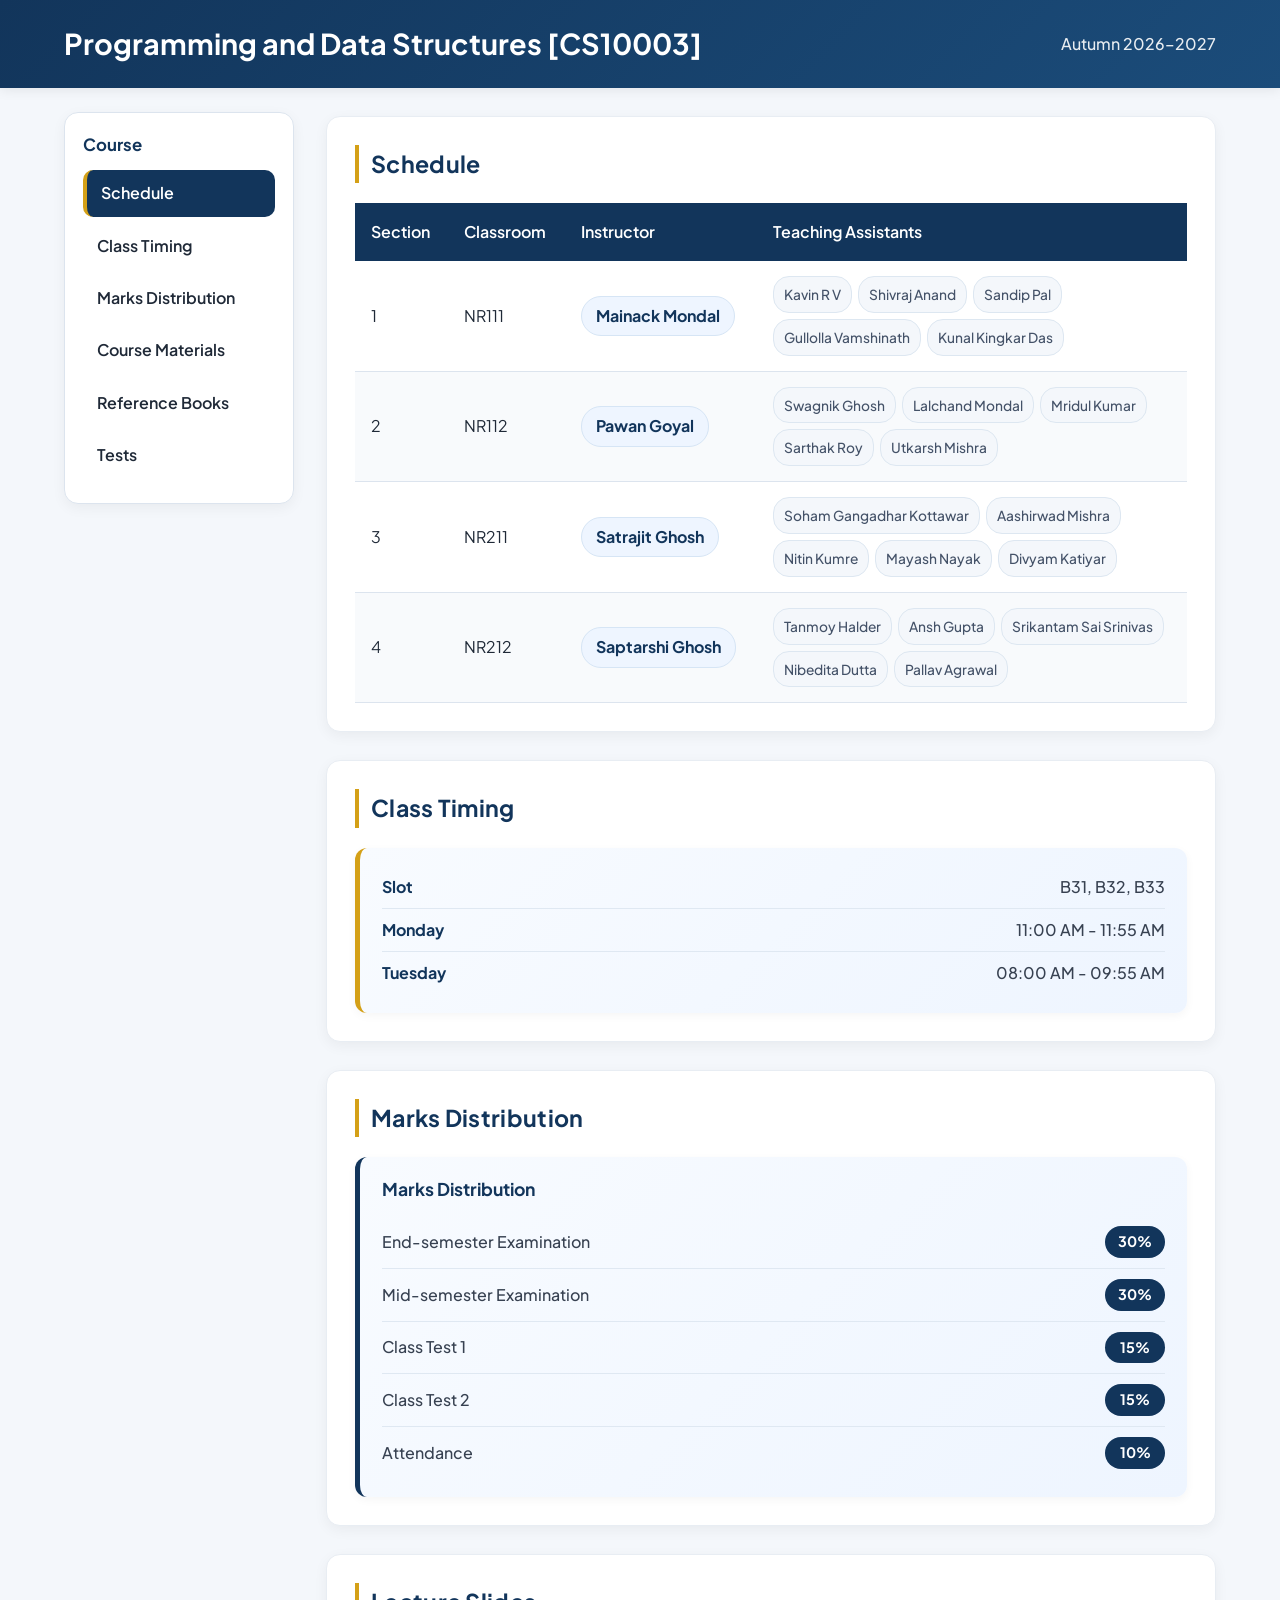
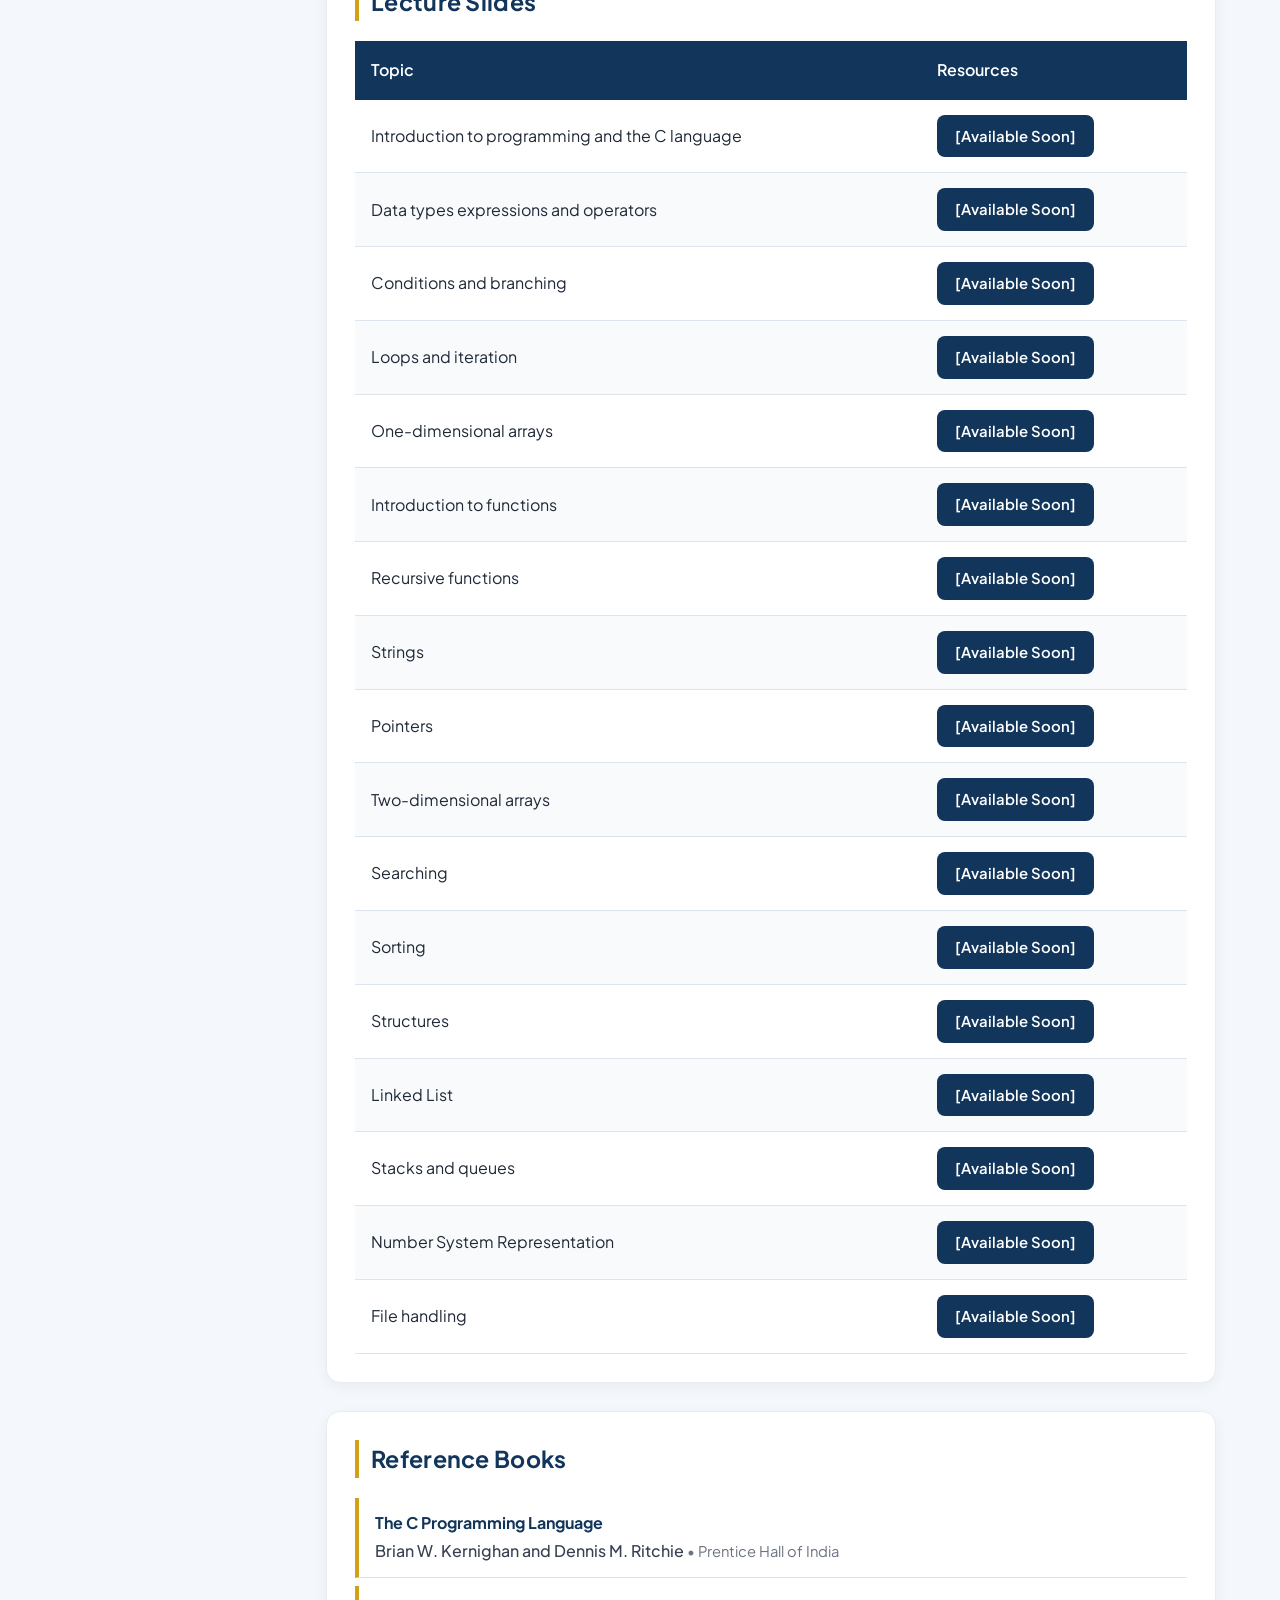
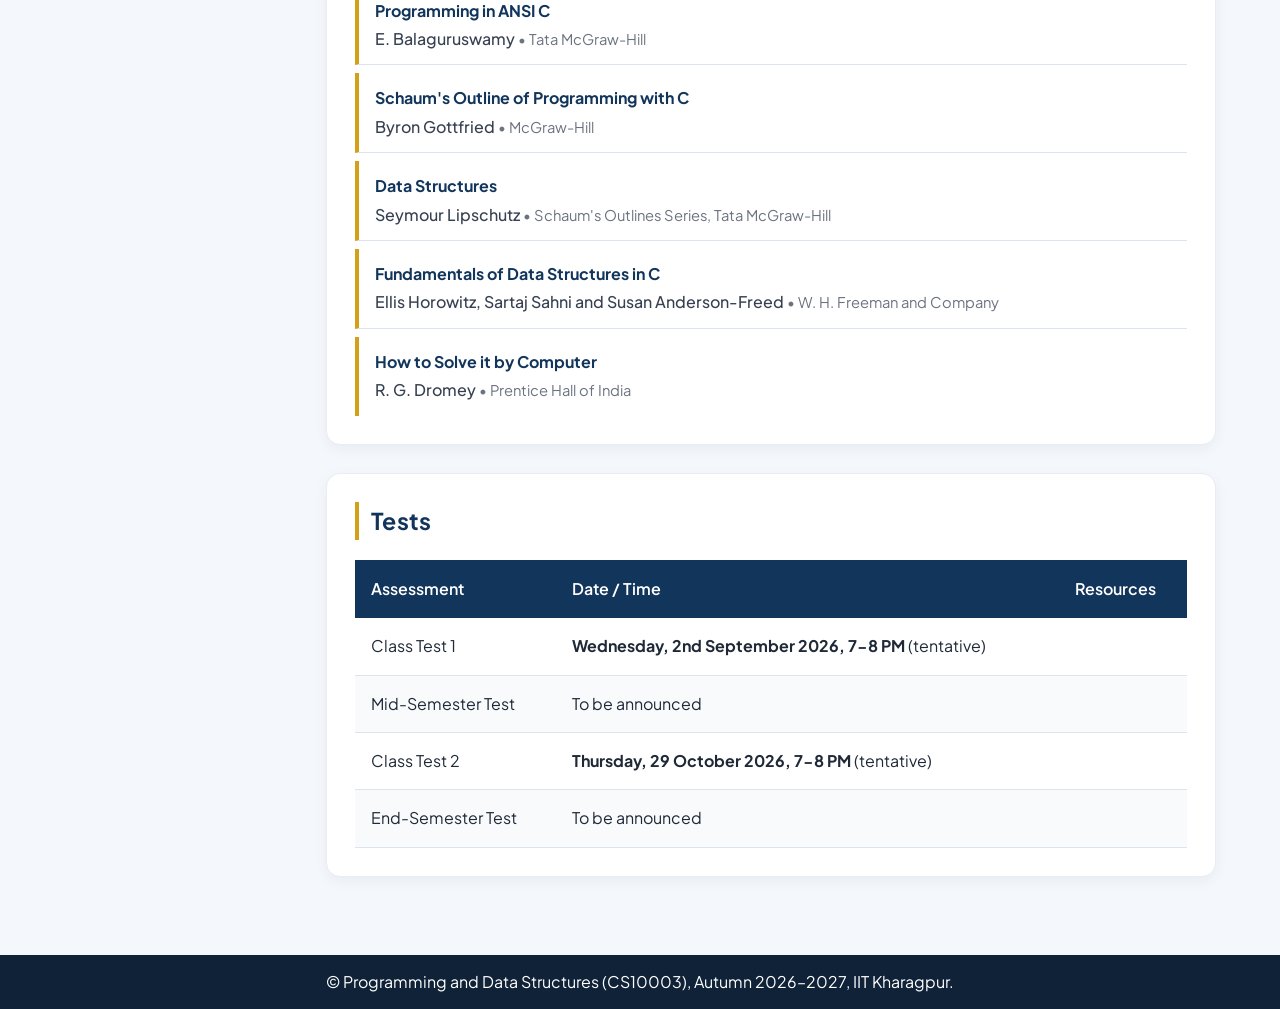
==== commit 961a025e: "Updated marks distribution" ====
--- a/index.html
+++ b/index.html
@@ -155,7 +155,7 @@
                         <h3>Marks Distribution</h3>
                         <div class="marks-row">
                             <span class="marks-component">End-semester Examination</span>
-                            <span class="marks-weight">50%</span>
+                            <span class="marks-weight">30%</span>
                         </div>
                         <div class="marks-row">
                             <span class="marks-component">Mid-semester Examination</span>
@@ -163,10 +163,14 @@
                         </div>
                         <div class="marks-row">
                             <span class="marks-component">Class Test 1</span>
-                            <span class="marks-weight">10%</span>
+                            <span class="marks-weight">15%</span>
                         </div>
                         <div class="marks-row">
                             <span class="marks-component">Class Test 2</span>
+                            <span class="marks-weight">15%</span>
+                        </div>
+                        <div class="marks-row">
+                            <span class="marks-component">Attendance</span>
                             <span class="marks-weight">10%</span>
                         </div>
                     </div>
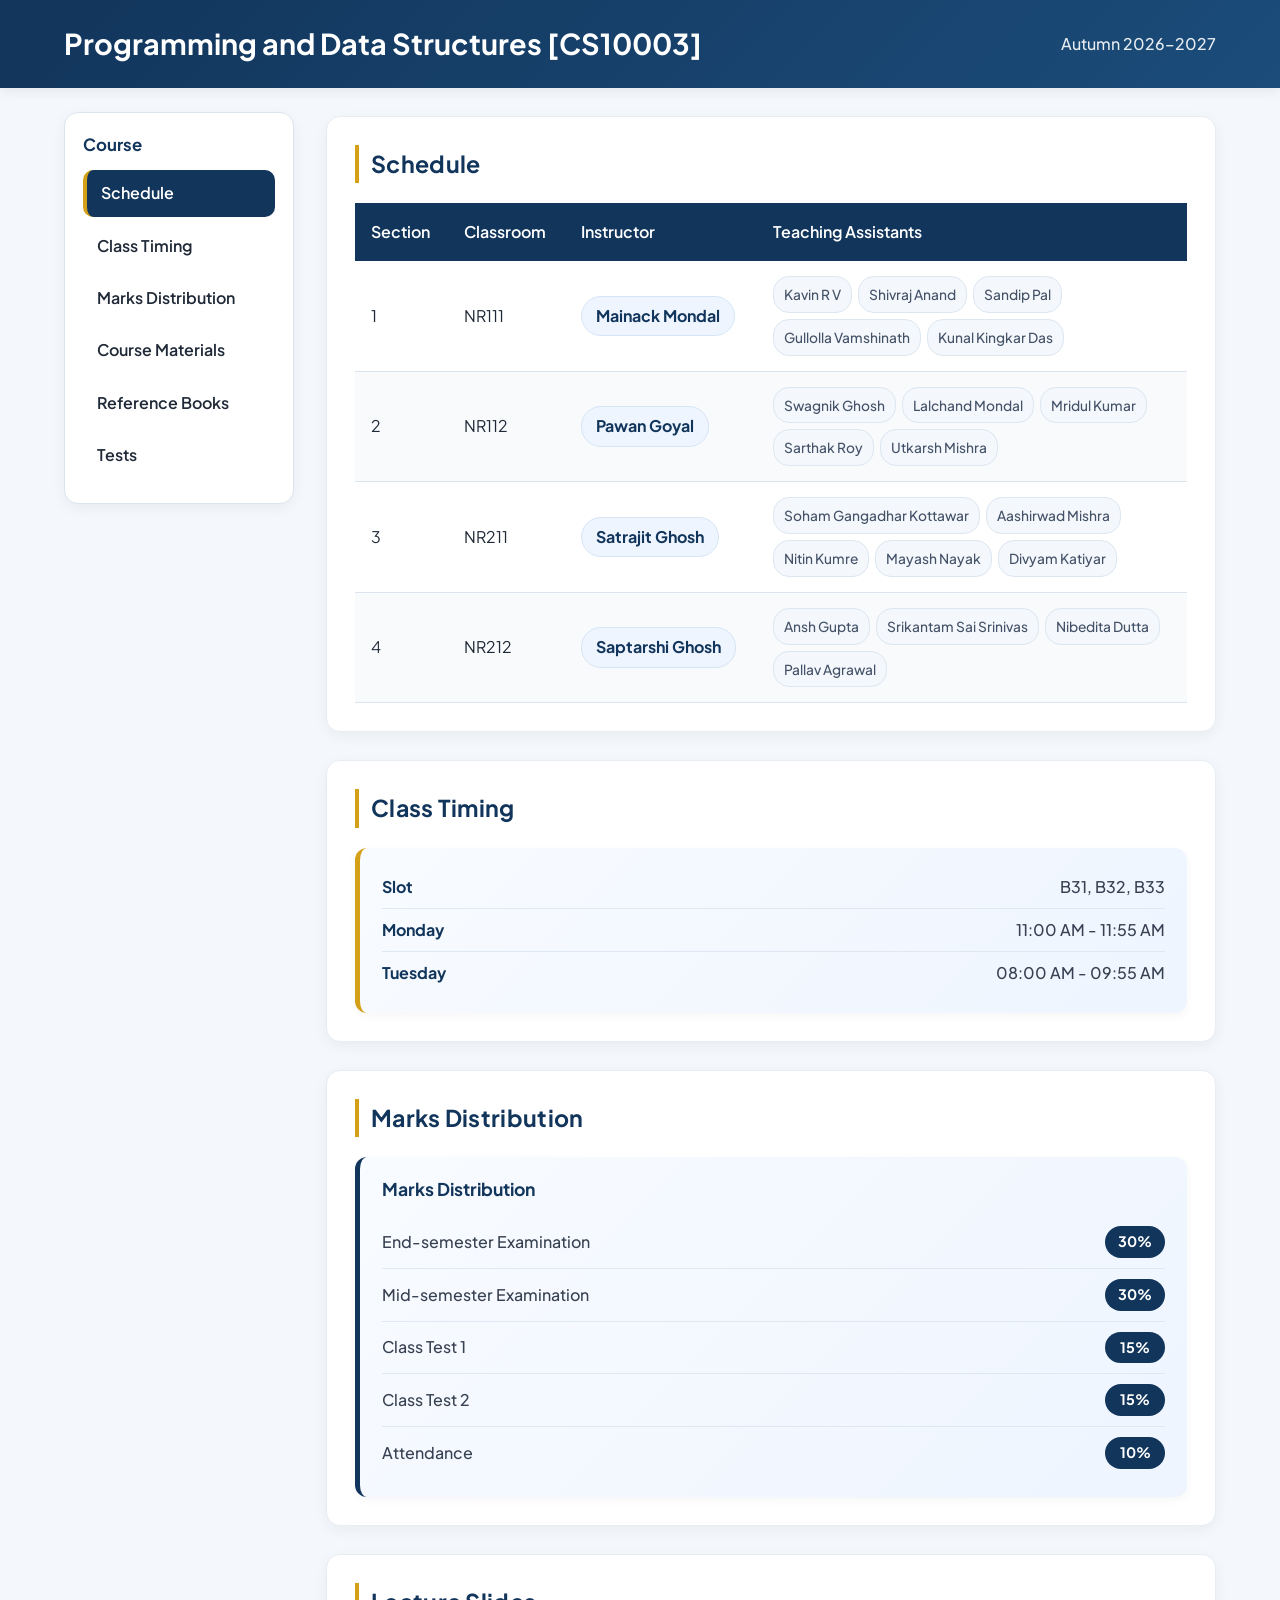
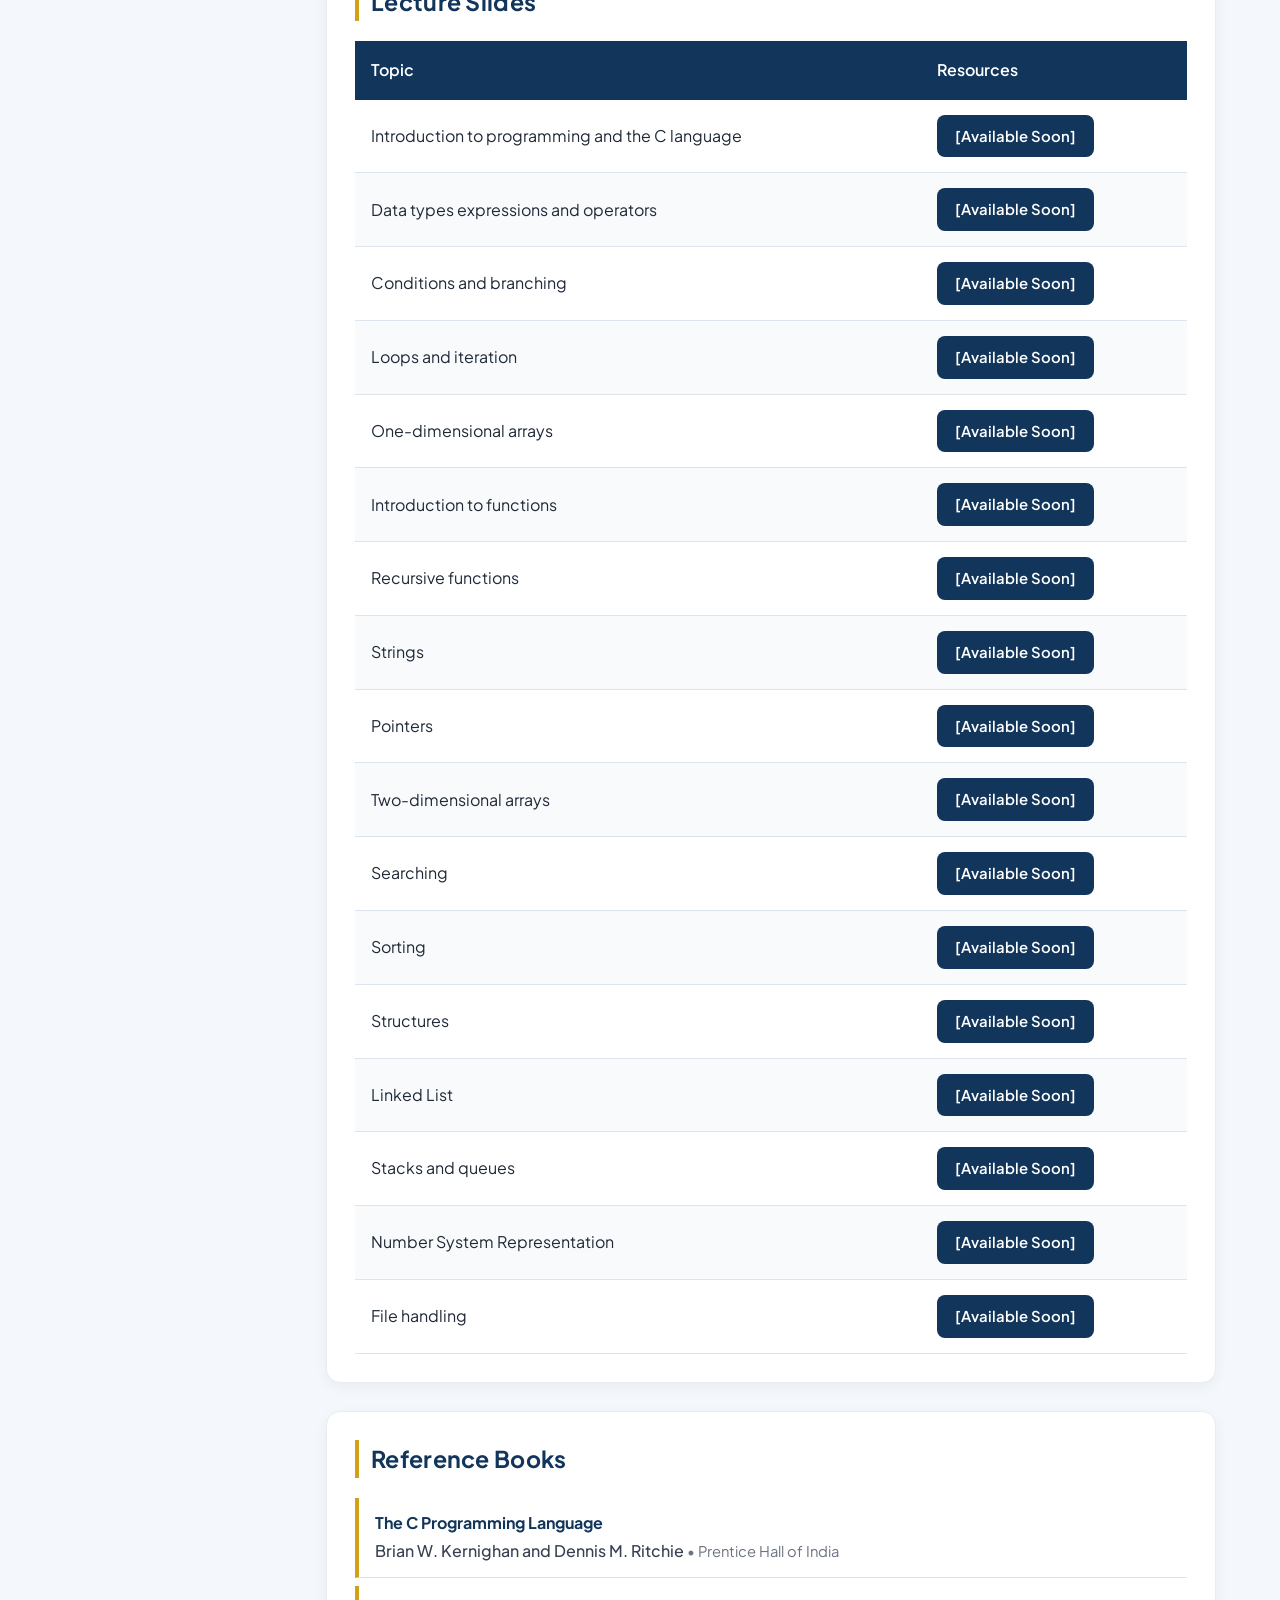
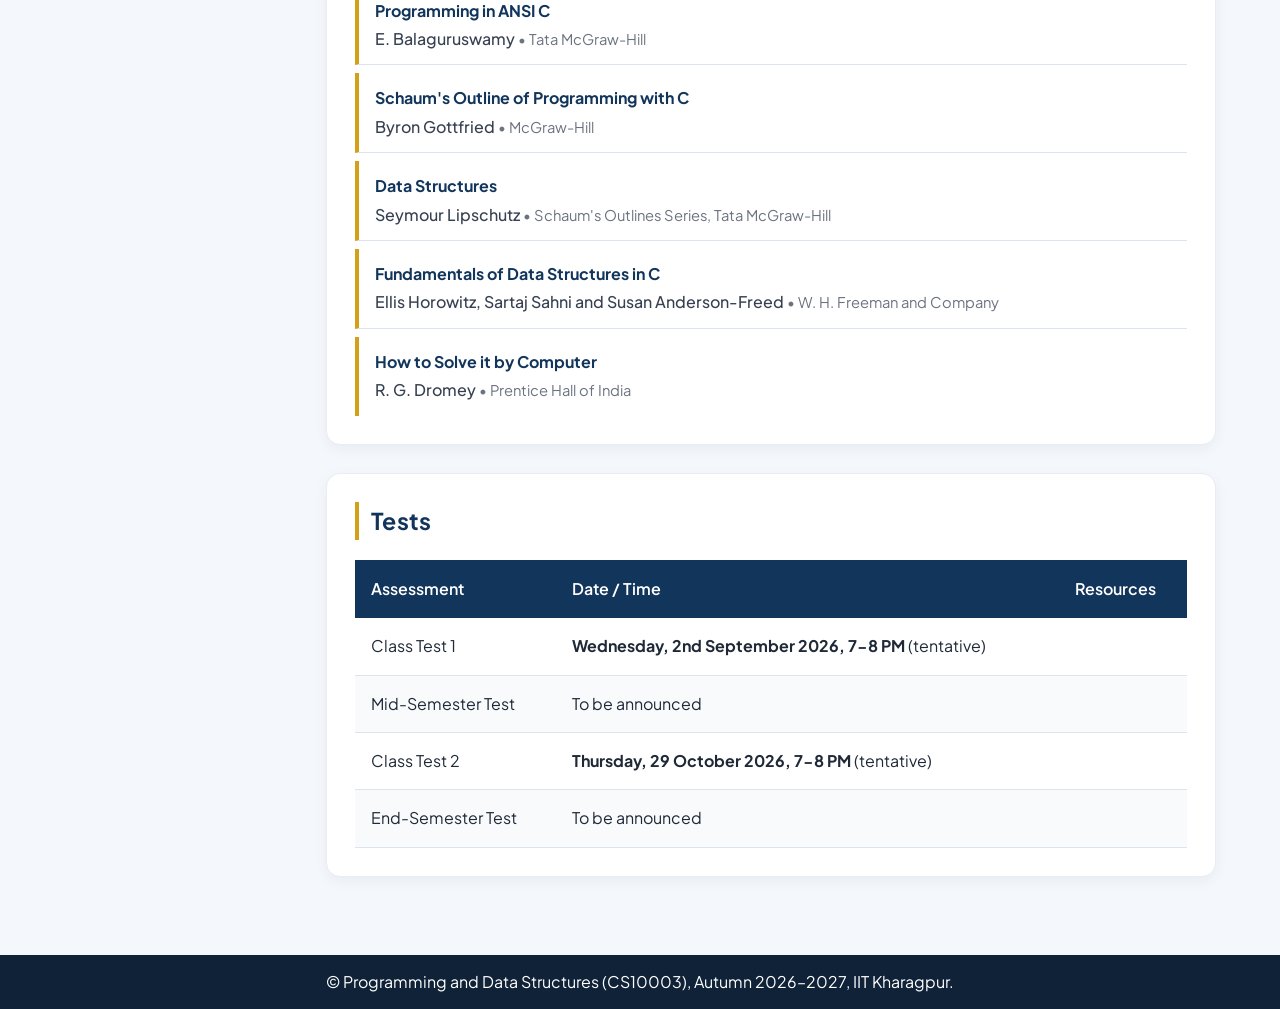
==== commit a1bfb3e2: "Removed tanmoy halder ta" ====
--- a/index.html
+++ b/index.html
@@ -113,8 +113,8 @@
                                     </td>
                                     <td>
                                         <div class="ta-list">
-                                            <span><a href="mailto:tanmoy.halder.cs25@kgpian.iitkgp.ac.in"
-                                                    target="_blank" title="✉ Email TA">Tanmoy Halder</a></span>
+                                            <!-- <span><a href="mailto:tanmoy.halder.cs25@kgpian.iitkgp.ac.in"
+                                                    target="_blank" title="✉ Email TA">Tanmoy Halder</a></span> -->
                                             <span><a href="mailto:Anshgpt25@kgpian.iitkgp.ac.in" target="_blank"
                                                     title="✉ Email TA">Ansh Gupta</a></span>
                                             <span><a href="mailto:srikantamsai@kgpian.iitkgp.ac.in" target="_blank"
